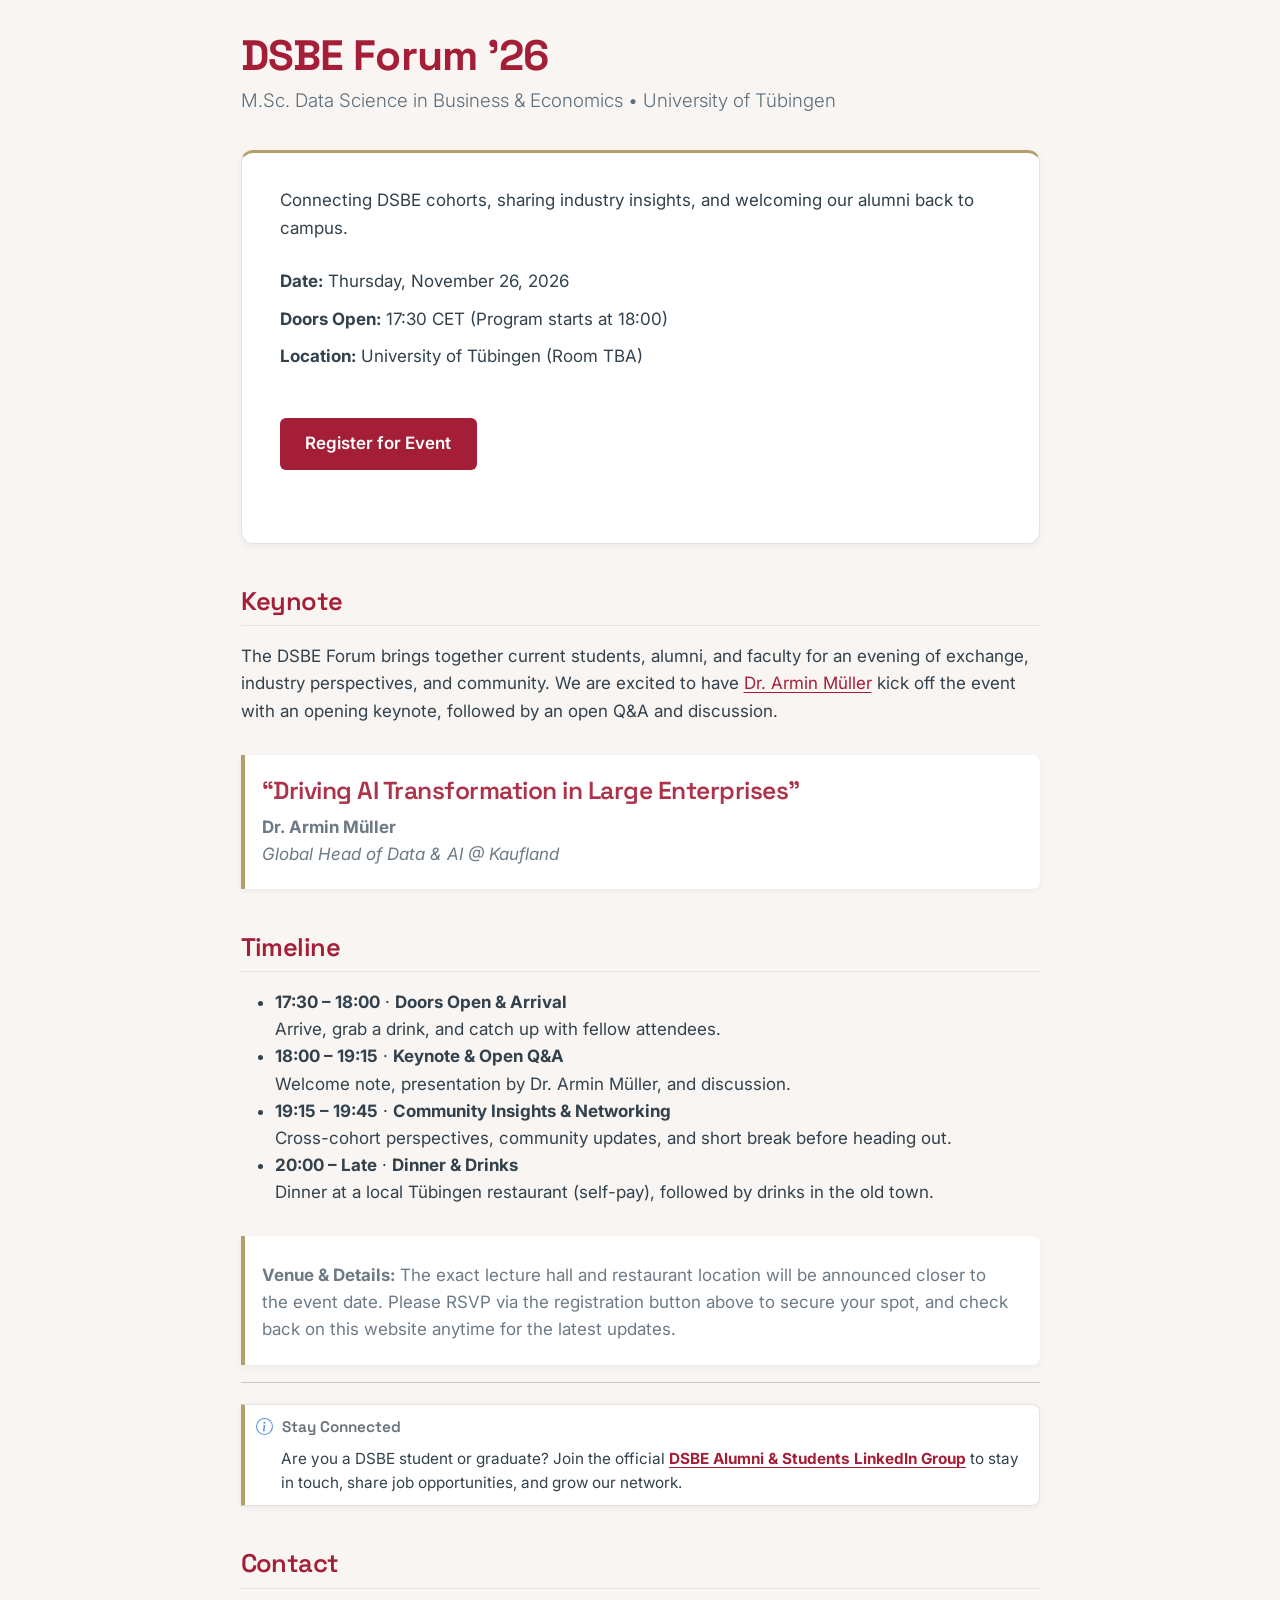
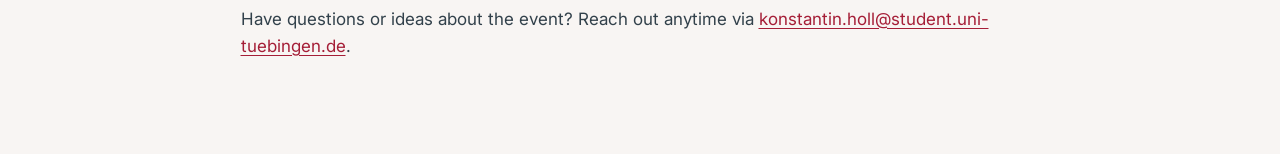
==== index.html @ 87e3c43f "Add favicon link to HTML head" ====
<!DOCTYPE html>
<html xmlns="http://www.w3.org/1999/xhtml" lang="en" xml:lang="en"><head>

<meta charset="utf-8">
<meta name="generator" content="quarto-1.9.38">

<meta name="viewport" content="width=device-width, initial-scale=1.0, user-scalable=yes">


<title>DSBE Forum ’26 – DSBE Forum</title>
<style>
/* Default styles provided by pandoc.
** See https://pandoc.org/MANUAL.html#variables-for-html for config info.
*/
code{white-space: pre-wrap;}
span.smallcaps{font-variant: small-caps;}
div.columns{display: flex; gap: min(4vw, 1.5em);}
div.column{flex: auto; overflow-x: auto;}
div.hanging-indent{margin-left: 1.5em; text-indent: -1.5em;}
ul.task-list{list-style: none;}
ul.task-list li input[type="checkbox"] {
  width: 0.8em;
  margin: 0 0.8em 0.2em -1em; /* quarto-specific, see https://github.com/quarto-dev/quarto-cli/issues/4556 */ 
  vertical-align: middle;
}
</style>


<script src="site_libs/quarto-nav/quarto-nav.js"></script>
<script src="site_libs/clipboard/clipboard.min.js"></script>
<script src="site_libs/quarto-search/autocomplete.umd.js"></script>
<script src="site_libs/quarto-search/fuse.min.js"></script>
<script src="site_libs/quarto-search/quarto-search.js"></script>
<meta name="quarto:offset" content="./">
<link href="./images/favicon.ico" rel="icon">
<script src="site_libs/quarto-html/quarto.js" type="module"></script>
<script src="site_libs/quarto-html/tabsets/tabsets.js" type="module"></script>
<script src="site_libs/quarto-html/popper.min.js"></script>
<script src="site_libs/quarto-html/tippy.umd.min.js"></script>
<script src="site_libs/quarto-html/anchor.min.js"></script>
<link href="site_libs/quarto-html/tippy.css" rel="stylesheet">
<link href="site_libs/quarto-html/quarto-syntax-highlighting-15634bcf2e68342d4ad2dfa704d543f6.css" rel="stylesheet" id="quarto-text-highlighting-styles">
<script src="site_libs/bootstrap/bootstrap.min.js"></script>
<link href="site_libs/bootstrap/bootstrap-icons.css" rel="stylesheet">
<link href="site_libs/bootstrap/bootstrap-158031087360bce0ff56dc785ce39e06.min.css" rel="stylesheet" append-hash="true" id="quarto-bootstrap" data-mode="light">
<script id="quarto-search-options" type="application/json">{
  "location": "sidebar",
  "copy-button": false,
  "collapse-after": 3,
  "panel-placement": "start",
  "type": "textbox",
  "limit": 50,
  "keyboard-shortcut": [
    "f",
    "/",
    "s"
  ],
  "show-item-context": false,
  "language": {
    "search-no-results-text": "No results",
    "search-matching-documents-text": "matching documents",
    "search-copy-link-title": "Copy link to search",
    "search-hide-matches-text": "Hide additional matches",
    "search-more-match-text": "more match in this document",
    "search-more-matches-text": "more matches in this document",
    "search-clear-button-title": "Clear",
    "search-text-placeholder": "",
    "search-detached-cancel-button-title": "Cancel",
    "search-submit-button-title": "Submit",
    "search-label": "Search"
  }
}</script>
<link rel="preconnect" href="https://fonts.googleapis.com">
<link rel="preconnect" href="https://fonts.gstatic.com" crossorigin="">
<link href="https://fonts.googleapis.com/css2?family=DM+Mono:wght@400;500&amp;family=Inter:ital,wght@0,400;0,500;0,600;0,700;1,400&amp;family=Space+Grotesk:wght@500;600;700&amp;display=swap" rel="stylesheet">


<link rel="stylesheet" href="styles.css">
</head>

<body class="fullcontent quarto-light">

<div id="quarto-search-results"></div>
<!-- content -->
<div id="quarto-content" class="quarto-container page-columns page-rows-contents page-layout-article">
<!-- sidebar -->
<!-- margin-sidebar -->
    
<!-- main -->
<main class="content" id="quarto-document-content">

<header id="title-block-header" class="quarto-title-block default">
<div class="quarto-title">
<h1 class="title">DSBE Forum ’26</h1>
<p class="subtitle lead">M.Sc. Data Science in Business &amp; Economics • University of Tübingen</p>
</div>



<div class="quarto-title-meta">

    
  
    
  </div>
  


</header>


<div class="hero-section">
<p>Connecting DSBE cohorts, sharing industry insights, and welcoming our alumni back to campus.</p>
<ul>
<li><strong>Date:</strong> Thursday, November 26, 2026</li>
<li><strong>Doors Open:</strong> 17:30 CET (Program starts at 18:00)</li>
<li><strong>Location:</strong> University of Tübingen (Room TBA)</li>
</ul>
<!-- Luma Checkout Button -->
<p><a href="https://luma.com/event/evt-ywh7DsJPDNy9EpU" class="luma-checkout--button" data-luma-action="checkout" data-luma-event-id="evt-ywh7DsJPDNy9EpU"> Register for Event </a></p>
</div>
<section id="keynote" class="level2">
<h2 class="anchored" data-anchor-id="keynote">Keynote</h2>
<p>The DSBE Forum brings together current students, alumni, and faculty for an evening of exchange, industry perspectives, and community. We are excited to have <a href="https://www.linkedin.com/in/dr-armin-müller-97281250/">Dr.&nbsp;Armin Müller</a> kick off the event with an opening keynote, followed by an open Q&amp;A and discussion.</p>
<blockquote class="blockquote">
<h3 id="driving-ai-transformation-in-large-enterprises" class="anchored">“Driving AI Transformation in Large Enterprises”</h3>
<p><strong>Dr.&nbsp;Armin Müller</strong><br>
<em>Global Head of Data &amp; AI @ Kaufland</em></p>
</blockquote>
</section>
<section id="timeline" class="level2">
<h2 class="anchored" data-anchor-id="timeline">Timeline</h2>
<ul>
<li><strong>17:30 – 18:00</strong> · <strong>Doors Open &amp; Arrival</strong><br>
Arrive, grab a drink, and catch up with fellow attendees.</li>
<li><strong>18:00 – 19:15</strong> · <strong>Keynote &amp; Open Q&amp;A</strong><br>
Welcome note, presentation by Dr.&nbsp;Armin Müller, and discussion.</li>
<li><strong>19:15 – 19:45</strong> · <strong>Community Insights &amp; Networking</strong><br>
Cross-cohort perspectives, community updates, and short break before heading out.</li>
<li><strong>20:00 – Late</strong> · <strong>Dinner &amp; Drinks</strong><br>
Dinner at a local Tübingen restaurant (self-pay), followed by drinks in the old town.</li>
</ul>
<blockquote class="blockquote">
<p><strong>Venue &amp; Details:</strong> The exact lecture hall and restaurant location will be announced closer to the event date. Please RSVP via the registration button above to secure your spot, and check back on this website anytime for the latest updates.</p>
</blockquote>
<hr>
<div class="callout callout-style-simple callout-note callout-titled">
<div class="callout-header d-flex align-content-center">
<div class="callout-icon-container">
<i class="callout-icon"></i>
</div>
<div class="callout-title-container flex-fill">
<span class="screen-reader-only">Note</span>Stay Connected
</div>
</div>
<div class="callout-body-container callout-body">
<p>Are you a DSBE student or graduate? Join the official <a href="https://www.linkedin.com/groups/13184516/"><strong>DSBE Alumni &amp; Students LinkedIn Group</strong></a> to stay in touch, share job opportunities, and grow our network.</p>
</div>
</div>
</section>
<section id="contact" class="level2">
<h2 class="anchored" data-anchor-id="contact">Contact</h2>
<p>Have questions or ideas about the event? Reach out anytime via <a href="mailto:konstantin.holl@uni-tuebingen.de">konstantin.holl@student.uni-tuebingen.de</a>.</p>
<!-- Luma Script -->
<script id="luma-checkout" src="[https://embed.lu.ma/checkout-button.js](https://embed.lu.ma/checkout-button.js)"></script>


</section>

</main> <!-- /main -->
<script id="quarto-html-after-body" type="application/javascript">
  window.document.addEventListener("DOMContentLoaded", function (event) {
    const icon = "";
    const anchorJS = new window.AnchorJS();
    anchorJS.options = {
      placement: 'right',
      icon: icon
    };
    anchorJS.add('.anchored');
    const isCodeAnnotation = (el) => {
      for (const clz of el.classList) {
        if (clz.startsWith('code-annotation-')) {                     
          return true;
        }
      }
      return false;
    }
    const onCopySuccess = function(e) {
      // button target
      const button = e.trigger;
      // don't keep focus
      button.blur();
      // flash "checked"
      button.classList.add('code-copy-button-checked');
      var currentTitle = button.getAttribute("title");
      button.setAttribute("title", "Copied!");
      let tooltip;
      if (window.bootstrap) {
        button.setAttribute("data-bs-toggle", "tooltip");
        button.setAttribute("data-bs-placement", "left");
        button.setAttribute("data-bs-title", "Copied!");
        tooltip = new bootstrap.Tooltip(button, 
          { trigger: "manual", 
            customClass: "code-copy-button-tooltip",
            offset: [0, -8]});
        tooltip.show();    
      }
      setTimeout(function() {
        if (tooltip) {
          tooltip.hide();
          button.removeAttribute("data-bs-title");
          button.removeAttribute("data-bs-toggle");
          button.removeAttribute("data-bs-placement");
        }
        button.setAttribute("title", currentTitle);
        button.classList.remove('code-copy-button-checked');
      }, 1000);
      // clear code selection
      e.clearSelection();
    }
    const getTextToCopy = function(trigger) {
      const outerScaffold = trigger.parentElement.cloneNode(true);
      const codeEl = outerScaffold.querySelector('code');
      for (const childEl of codeEl.children) {
        if (isCodeAnnotation(childEl)) {
          childEl.remove();
        }
      }
      return codeEl.innerText;
    }
    const clipboard = new window.ClipboardJS('.code-copy-button:not([data-in-quarto-modal])', {
      text: getTextToCopy
    });
    clipboard.on('success', onCopySuccess);
    if (window.document.getElementById('quarto-embedded-source-code-modal')) {
      const clipboardModal = new window.ClipboardJS('.code-copy-button[data-in-quarto-modal]', {
        text: getTextToCopy,
        container: window.document.getElementById('quarto-embedded-source-code-modal')
      });
      clipboardModal.on('success', onCopySuccess);
    }
      var localhostRegex = new RegExp(/^(?:http|https):\/\/localhost\:?[0-9]*\//);
      var mailtoRegex = new RegExp(/^mailto:/);
        var filterRegex = new RegExp('/' + window.location.host + '/');
      var isInternal = (href) => {
          return filterRegex.test(href) || localhostRegex.test(href) || mailtoRegex.test(href);
      }
      // Inspect non-navigation links and adorn them if external
     var links = window.document.querySelectorAll('a[href]:not(.nav-link):not(.navbar-brand):not(.toc-action):not(.sidebar-link):not(.sidebar-item-toggle):not(.pagination-link):not(.no-external):not([aria-hidden]):not(.dropdown-item):not(.quarto-navigation-tool):not(.about-link)');
      for (var i=0; i<links.length; i++) {
        const link = links[i];
        if (!isInternal(link.href)) {
          // undo the damage that might have been done by quarto-nav.js in the case of
          // links that we want to consider external
          if (link.dataset.originalHref !== undefined) {
            link.href = link.dataset.originalHref;
          }
        }
      }
    function tippyHover(el, contentFn, onTriggerFn, onUntriggerFn) {
      const config = {
        allowHTML: true,
        maxWidth: 500,
        delay: 100,
        arrow: false,
        appendTo: function(el) {
            return el.parentElement;
        },
        interactive: true,
        interactiveBorder: 10,
        theme: 'quarto',
        placement: 'bottom-start',
      };
      if (contentFn) {
        config.content = contentFn;
      }
      if (onTriggerFn) {
        config.onTrigger = onTriggerFn;
      }
      if (onUntriggerFn) {
        config.onUntrigger = onUntriggerFn;
      }
      window.tippy(el, config); 
    }
    const noterefs = window.document.querySelectorAll('a[role="doc-noteref"]');
    for (var i=0; i<noterefs.length; i++) {
      const ref = noterefs[i];
      tippyHover(ref, function() {
        // use id or data attribute instead here
        let href = ref.getAttribute('data-footnote-href') || ref.getAttribute('href');
        try { href = new URL(href).hash; } catch {}
        const id = href.replace(/^#\/?/, "");
        const note = window.document.getElementById(id);
        if (note) {
          return note.innerHTML;
        } else {
          return "";
        }
      });
    }
    const xrefs = window.document.querySelectorAll('a.quarto-xref');
    const processXRef = (id, note) => {
      // Strip column container classes
      const stripColumnClz = (el) => {
        el.classList.remove("page-full", "page-columns");
        if (el.children) {
          for (const child of el.children) {
            stripColumnClz(child);
          }
        }
      }
      stripColumnClz(note)
      if (id === null || id.startsWith('sec-')) {
        // Special case sections, only their first couple elements
        const container = document.createElement("div");
        if (note.children && note.children.length > 2) {
          container.appendChild(note.children[0].cloneNode(true));
          for (let i = 1; i < note.children.length; i++) {
            const child = note.children[i];
            if (child.tagName === "P" && child.innerText === "") {
              continue;
            } else {
              container.appendChild(child.cloneNode(true));
              break;
            }
          }
          if (window.Quarto?.typesetMath) {
            window.Quarto.typesetMath(container);
          }
          return container.innerHTML
        } else {
          if (window.Quarto?.typesetMath) {
            window.Quarto.typesetMath(note);
          }
          return note.innerHTML;
        }
      } else {
        // Remove any anchor links if they are present
        const anchorLink = note.querySelector('a.anchorjs-link');
        if (anchorLink) {
          anchorLink.remove();
        }
        if (window.Quarto?.typesetMath) {
          window.Quarto.typesetMath(note);
        }
        if (note.classList.contains("callout")) {
          return note.outerHTML;
        } else {
          return note.innerHTML;
        }
      }
    }
    for (var i=0; i<xrefs.length; i++) {
      const xref = xrefs[i];
      tippyHover(xref, undefined, function(instance) {
        instance.disable();
        let url = xref.getAttribute('href');
        let hash = undefined; 
        if (url.startsWith('#')) {
          hash = url;
        } else {
          try { hash = new URL(url).hash; } catch {}
        }
        if (hash) {
          const id = hash.replace(/^#\/?/, "");
          const note = window.document.getElementById(id);
          if (note !== null) {
            try {
              const html = processXRef(id, note.cloneNode(true));
              instance.setContent(html);
            } finally {
              instance.enable();
              instance.show();
            }
          } else {
            // See if we can fetch this
            fetch(url.split('#')[0])
            .then(res => res.text())
            .then(html => {
              const parser = new DOMParser();
              const htmlDoc = parser.parseFromString(html, "text/html");
              const note = htmlDoc.getElementById(id);
              if (note !== null) {
                const html = processXRef(id, note);
                instance.setContent(html);
              } 
            }).finally(() => {
              instance.enable();
              instance.show();
            });
          }
        } else {
          // See if we can fetch a full url (with no hash to target)
          // This is a special case and we should probably do some content thinning / targeting
          fetch(url)
          .then(res => res.text())
          .then(html => {
            const parser = new DOMParser();
            const htmlDoc = parser.parseFromString(html, "text/html");
            const note = htmlDoc.querySelector('main.content');
            if (note !== null) {
              // This should only happen for chapter cross references
              // (since there is no id in the URL)
              // remove the first header
              if (note.children.length > 0 && note.children[0].tagName === "HEADER") {
                note.children[0].remove();
              }
              const html = processXRef(null, note);
              instance.setContent(html);
            } 
          }).finally(() => {
            instance.enable();
            instance.show();
          });
        }
      }, function(instance) {
      });
    }
        let selectedAnnoteEl;
        const selectorForAnnotation = ( cell, annotation) => {
          let cellAttr = 'data-code-cell="' + cell + '"';
          let lineAttr = 'data-code-annotation="' +  annotation + '"';
          const selector = 'span[' + cellAttr + '][' + lineAttr + ']';
          return selector;
        }
        const selectCodeLines = (annoteEl) => {
          const doc = window.document;
          const targetCell = annoteEl.getAttribute("data-target-cell");
          const targetAnnotation = annoteEl.getAttribute("data-target-annotation");
          const annoteSpan = window.document.querySelector(selectorForAnnotation(targetCell, targetAnnotation));
          const lines = annoteSpan.getAttribute("data-code-lines").split(",");
          const lineIds = lines.map((line) => {
            return targetCell + "-" + line;
          })
          let top = null;
          let height = null;
          let parent = null;
          if (lineIds.length > 0) {
              //compute the position of the single el (top and bottom and make a div)
              const el = window.document.getElementById(lineIds[0]);
              top = el.offsetTop;
              height = el.offsetHeight;
              parent = el.parentElement.parentElement;
            if (lineIds.length > 1) {
              const lastEl = window.document.getElementById(lineIds[lineIds.length - 1]);
              const bottom = lastEl.offsetTop + lastEl.offsetHeight;
              height = bottom - top;
            }
            if (top !== null && height !== null && parent !== null) {
              // cook up a div (if necessary) and position it 
              let div = window.document.getElementById("code-annotation-line-highlight");
              if (div === null) {
                div = window.document.createElement("div");
                div.setAttribute("id", "code-annotation-line-highlight");
                div.style.position = 'absolute';
                parent.appendChild(div);
              }
              div.style.top = top - 2 + "px";
              div.style.height = height + 4 + "px";
              div.style.left = 0;
              let gutterDiv = window.document.getElementById("code-annotation-line-highlight-gutter");
              if (gutterDiv === null) {
                gutterDiv = window.document.createElement("div");
                gutterDiv.setAttribute("id", "code-annotation-line-highlight-gutter");
                gutterDiv.style.position = 'absolute';
                const codeCell = window.document.getElementById(targetCell);
                const gutter = codeCell.querySelector('.code-annotation-gutter');
                gutter.appendChild(gutterDiv);
              }
              gutterDiv.style.top = top - 2 + "px";
              gutterDiv.style.height = height + 4 + "px";
            }
            selectedAnnoteEl = annoteEl;
          }
        };
        const unselectCodeLines = () => {
          const elementsIds = ["code-annotation-line-highlight", "code-annotation-line-highlight-gutter"];
          elementsIds.forEach((elId) => {
            const div = window.document.getElementById(elId);
            if (div) {
              div.remove();
            }
          });
          selectedAnnoteEl = undefined;
        };
          // Handle positioning of the toggle
      window.addEventListener(
        "resize",
        throttle(() => {
          elRect = undefined;
          if (selectedAnnoteEl) {
            selectCodeLines(selectedAnnoteEl);
          }
        }, 10)
      );
      function throttle(fn, ms) {
      let throttle = false;
      let timer;
        return (...args) => {
          if(!throttle) { // first call gets through
              fn.apply(this, args);
              throttle = true;
          } else { // all the others get throttled
              if(timer) clearTimeout(timer); // cancel #2
              timer = setTimeout(() => {
                fn.apply(this, args);
                timer = throttle = false;
              }, ms);
          }
        };
      }
        // Attach click handler to the DT
        const annoteDls = window.document.querySelectorAll('dt[data-target-cell]');
        for (const annoteDlNode of annoteDls) {
          annoteDlNode.addEventListener('click', (event) => {
            const clickedEl = event.target;
            if (clickedEl !== selectedAnnoteEl) {
              unselectCodeLines();
              const activeEl = window.document.querySelector('dt[data-target-cell].code-annotation-active');
              if (activeEl) {
                activeEl.classList.remove('code-annotation-active');
              }
              selectCodeLines(clickedEl);
              clickedEl.classList.add('code-annotation-active');
            } else {
              // Unselect the line
              unselectCodeLines();
              clickedEl.classList.remove('code-annotation-active');
            }
          });
        }
    const findCites = (el) => {
      const parentEl = el.parentElement;
      if (parentEl) {
        const cites = parentEl.dataset.cites;
        if (cites) {
          return {
            el,
            cites: cites.split(' ')
          };
        } else {
          return findCites(el.parentElement)
        }
      } else {
        return undefined;
      }
    };
    var bibliorefs = window.document.querySelectorAll('a[role="doc-biblioref"]');
    for (var i=0; i<bibliorefs.length; i++) {
      const ref = bibliorefs[i];
      const citeInfo = findCites(ref);
      if (citeInfo) {
        tippyHover(citeInfo.el, function() {
          var popup = window.document.createElement('div');
          citeInfo.cites.forEach(function(cite) {
            var citeDiv = window.document.createElement('div');
            citeDiv.classList.add('hanging-indent');
            citeDiv.classList.add('csl-entry');
            var biblioDiv = window.document.getElementById('ref-' + cite);
            if (biblioDiv) {
              citeDiv.innerHTML = biblioDiv.innerHTML;
            }
            popup.appendChild(citeDiv);
          });
          return popup.innerHTML;
        });
      }
    }
  });
  </script>
</div> <!-- /content -->




</body></html>
---- site_libs/quarto-html/tippy.css ----
.tippy-box[data-animation=fade][data-state=hidden]{opacity:0}[data-tippy-root]{max-width:calc(100vw - 10px)}.tippy-box{position:relative;background-color:#333;color:#fff;border-radius:4px;font-size:14px;line-height:1.4;white-space:normal;outline:0;transition-property:transform,visibility,opacity}.tippy-box[data-placement^=top]>.tippy-arrow{bottom:0}.tippy-box[data-placement^=top]>.tippy-arrow:before{bottom:-7px;left:0;border-width:8px 8px 0;border-top-color:initial;transform-origin:center top}.tippy-box[data-placement^=bottom]>.tippy-arrow{top:0}.tippy-box[data-placement^=bottom]>.tippy-arrow:before{top:-7px;left:0;border-width:0 8px 8px;border-bottom-color:initial;transform-origin:center bottom}.tippy-box[data-placement^=left]>.tippy-arrow{right:0}.tippy-box[data-placement^=left]>.tippy-arrow:before{border-width:8px 0 8px 8px;border-left-color:initial;right:-7px;transform-origin:center left}.tippy-box[data-placement^=right]>.tippy-arrow{left:0}.tippy-box[data-placement^=right]>.tippy-arrow:before{left:-7px;border-width:8px 8px 8px 0;border-right-color:initial;transform-origin:center right}.tippy-box[data-inertia][data-state=visible]{transition-timing-function:cubic-bezier(.54,1.5,.38,1.11)}.tippy-arrow{width:16px;height:16px;color:#333}.tippy-arrow:before{content:"";position:absolute;border-color:transparent;border-style:solid}.tippy-content{position:relative;padding:5px 9px;z-index:1}
---- site_libs/quarto-html/quarto-syntax-highlighting-15634bcf2e68342d4ad2dfa704d543f6.css ----
/* quarto syntax highlight colors */
:root {
  --quarto-hl-ot-color: #003B4F;
  --quarto-hl-at-color: #657422;
  --quarto-hl-ss-color: #20794D;
  --quarto-hl-an-color: #5E5E5E;
  --quarto-hl-fu-color: #4758AB;
  --quarto-hl-st-color: #20794D;
  --quarto-hl-cf-color: #003B4F;
  --quarto-hl-op-color: #5E5E5E;
  --quarto-hl-er-color: #AD0000;
  --quarto-hl-bn-color: #AD0000;
  --quarto-hl-al-color: #AD0000;
  --quarto-hl-va-color: #111111;
  --quarto-hl-bu-color: inherit;
  --quarto-hl-ex-color: inherit;
  --quarto-hl-pp-color: #AD0000;
  --quarto-hl-in-color: #5E5E5E;
  --quarto-hl-vs-color: #20794D;
  --quarto-hl-wa-color: #5E5E5E;
  --quarto-hl-do-color: #5E5E5E;
  --quarto-hl-im-color: #00769E;
  --quarto-hl-ch-color: #20794D;
  --quarto-hl-dt-color: #AD0000;
  --quarto-hl-fl-color: #AD0000;
  --quarto-hl-co-color: #5E5E5E;
  --quarto-hl-cv-color: #5E5E5E;
  --quarto-hl-cn-color: #8f5902;
  --quarto-hl-sc-color: #5E5E5E;
  --quarto-hl-dv-color: #AD0000;
  --quarto-hl-kw-color: #003B4F;
}

/* other quarto variables */
:root {
  --quarto-font-monospace: SFMono-Regular, Menlo, Monaco, Consolas, "Liberation Mono", "Courier New", monospace;
}

/* syntax highlight based on Pandoc's rules */
pre > code.sourceCode > span {
  color: #003B4F;
}

code.sourceCode > span {
  color: #003B4F;
}

div.sourceCode,
div.sourceCode pre.sourceCode {
  color: #003B4F;
}

/* Normal */
code span {
  color: #003B4F;
}

/* Alert */
code span.al {
  color: #AD0000;
  font-style: inherit;
}

/* Annotation */
code span.an {
  color: #5E5E5E;
  font-style: inherit;
}

/* Attribute */
code span.at {
  color: #657422;
  font-style: inherit;
}

/* BaseN */
code span.bn {
  color: #AD0000;
  font-style: inherit;
}

/* BuiltIn */
code span.bu {
  font-style: inherit;
}

/* ControlFlow */
code span.cf {
  color: #003B4F;
  font-weight: bold;
  font-style: inherit;
}

/* Char */
code span.ch {
  color: #20794D;
  font-style: inherit;
}

/* Constant */
code span.cn {
  color: #8f5902;
  font-style: inherit;
}

/* Comment */
code span.co {
  color: #5E5E5E;
  font-style: inherit;
}

/* CommentVar */
code span.cv {
  color: #5E5E5E;
  font-style: italic;
}

/* Documentation */
code span.do {
  color: #5E5E5E;
  font-style: italic;
}

/* DataType */
code span.dt {
  color: #AD0000;
  font-style: inherit;
}

/* DecVal */
code span.dv {
  color: #AD0000;
  font-style: inherit;
}

/* Error */
code span.er {
  color: #AD0000;
  font-style: inherit;
}

/* Extension */
code span.ex {
  font-style: inherit;
}

/* Float */
code span.fl {
  color: #AD0000;
  font-style: inherit;
}

/* Function */
code span.fu {
  color: #4758AB;
  font-style: inherit;
}

/* Import */
code span.im {
  color: #00769E;
  font-style: inherit;
}

/* Information */
code span.in {
  color: #5E5E5E;
  font-style: inherit;
}

/* Keyword */
code span.kw {
  color: #003B4F;
  font-weight: bold;
  font-style: inherit;
}

/* Operator */
code span.op {
  color: #5E5E5E;
  font-style: inherit;
}

/* Other */
code span.ot {
  color: #003B4F;
  font-style: inherit;
}

/* Preprocessor */
code span.pp {
  color: #AD0000;
  font-style: inherit;
}

/* SpecialChar */
code span.sc {
  color: #5E5E5E;
  font-style: inherit;
}

/* SpecialString */
code span.ss {
  color: #20794D;
  font-style: inherit;
}

/* String */
code span.st {
  color: #20794D;
  font-style: inherit;
}

/* Variable */
code span.va {
  color: #111111;
  font-style: inherit;
}

/* VerbatimString */
code span.vs {
  color: #20794D;
  font-style: inherit;
}

/* Warning */
code span.wa {
  color: #5E5E5E;
  font-style: italic;
}

.prevent-inlining {
  content: "</";
}

/*# sourceMappingURL=f23921c56f73e400b49028c9186a1aa0.css.map */
---- styles.css ----
/* --- Farben & Variablen (Uni Tübingen CD) --- */
:root {
  --primary: #A51E37;        /* Karminrot – Überschriften, Buttons */
  --primary-hover: #8C192E;
  --accent: #B4A069;         /* Gold – Highlights (Keynote, Hero) */
  --bg: #F8F5F3;             /* Warmes Off-White (Sekundärskala 10 %) */
  --card-bg: #FFFFFF;
  --text: #32414B;           /* Anthrazit */
  --text-muted: #5C6C78;
  --border: #E8E2DE;         /* Warmes Greige */
}

/* --- Seiten-Grundgerüst --- */
body {
  background-color: var(--bg);
  color: var(--text);
  font-family: 'Inter', -apple-system, BlinkMacSystemFont, "Segoe UI", Roboto, sans-serif;
  line-height: 1.6;
}

.main, .quarto-title-block, .page-columns {
  max-width: 1100px;
  margin: 0 auto;
}

/* --- Links im CD-Look --- */
a {
  color: var(--primary);
}

a:hover {
  color: var(--primary-hover);
}

/* --- Überschriften: Space Grotesk --- */
h1, h2, h3, .title {
  font-family: 'Space Grotesk', 'Inter', sans-serif;
  color: var(--primary) !important;
  font-weight: 600;
  letter-spacing: -0.02em;
}

h1.title {
  font-size: 2.5rem;
  font-weight: 700;
  margin-bottom: 0.25rem;
}

.subtitle {
  color: var(--text-muted);
  font-size: 1.1rem;
  margin-bottom: 2rem;
}

h2 {
  font-size: 1.5rem;
  margin-top: 2.5rem;
  margin-bottom: 1rem;
  border-bottom: 1px solid var(--border);
  padding-bottom: 0.5rem;
}

/* --- Hero-Section --- */
.hero-section {
  background: var(--card-bg);
  border: 1px solid var(--border);
  border-top: 3px solid var(--accent);
  border-radius: 12px;
  padding: 2rem 2.25rem;
  margin: 1.5rem 0 2.5rem;
  box-shadow: 0 2px 6px rgba(50, 65, 75, 0.06);
}

.hero-section ul {
  list-style: none;
  padding-left: 0;
  margin: 1.25rem 0;
}

.hero-section li {
  padding: 0.3rem 0;
}

/* --- Keynote Box (Blockquote) --- */
blockquote {
  background: var(--card-bg);
  border-left: 4px solid var(--accent) !important;
  border-radius: 0 8px 8px 0;
  padding: 1.25rem 1.5rem;
  margin: 1.75rem 0;
  box-shadow: 0 2px 6px rgba(50, 65, 75, 0.06);
}

blockquote p {
  margin: 0.25rem 0;
}

/* --- Quarto Callouts (z. B. "Stay Connected") --- */
.callout {
  background: var(--card-bg);
  border: 1px solid var(--border) !important;
  border-left: 4px solid rgba(var(--callout-color), 1) !important;
  border-radius: 0 8px 8px 0;
  box-shadow: 0 2px 6px rgba(50, 65, 75, 0.06);
}

/* CD-Farben je Callout-Typ */
.callout, .callout-note, .callout-info, .callout-tip {
  --callout-color: 180, 160, 105;   /* Gold */
}

.callout-warning, .callout-caution, .callout-important {
  --callout-color: 165, 30, 55;     /* Karminrot */
}

.callout .callout-title-container {
  font-family: 'Space Grotesk', 'Inter', sans-serif;
  font-weight: 600;
  color: var(--text);
}

/* --- Tabelle für den Zeitplan --- */
table {
  width: 100%;
  border-collapse: separate;   /* nötig, damit border-radius wirklich greift */
  border-spacing: 0;
  margin: 1.5rem 0;
  background: var(--card-bg);
  border-radius: 8px;
  overflow: hidden;
  box-shadow: 0 2px 6px rgba(50, 65, 75, 0.06);
}

th {
  background-color: rgba(165, 30, 55, 0.05);
  color: var(--primary);
  font-weight: 600;
  padding: 0.75rem 1rem;
  text-align: left;
}

td {
  padding: 0.75rem 1rem;
  border-top: 1px solid var(--border);
}

/* Monospace-Schrift für die Uhrzeiten */
td:first-child {
  font-family: 'DM Mono', monospace;
  font-size: 0.9rem;
  white-space: nowrap;
}

/* Echte abgerundete Ecken (collapse ignoriert border-radius) */
thead th:first-child { border-top-left-radius: 8px; }
thead th:last-child  { border-top-right-radius: 8px; }
tbody tr:last-child td:first-child { border-bottom-left-radius: 8px; }
tbody tr:last-child td:last-child  { border-bottom-right-radius: 8px; }

/* --- Luma Registrierungs-Button --- */
.cta-btn, .luma-checkout--button {
  display: inline-block;
  background-color: var(--primary) !important;
  color: #FFFFFF !important;
  font-weight: 600;
  font-size: 1rem;
  padding: 0.75rem 1.5rem;
  border-radius: 6px;
  text-decoration: none !important;
  transition: background-color 0.15s ease-in-out;
  margin: 1.25rem 0;
  border: none;
  cursor: pointer;
}

.cta-btn:hover, .luma-checkout--button:hover {
  background-color: var(--primary-hover) !important;
  color: #FFFFFF !important;
}

/* Fokus-Rahmen für Tastaturnutzung (Accessibility) */
.cta-btn:focus-visible,
.luma-checkout--button:focus-visible,
a:focus-visible {
  outline: 2px solid var(--accent);
  outline-offset: 2px;
}

/* --- Automatic OS Dark Mode --- */
@media (prefers-color-scheme: dark) {
  :root {
    --primary: #E26D7B;         /* Helleres Karmin für dunkle Flächen */
    --primary-hover: #F08894;
    --accent: #C9B57E;          /* Gold etwas aufgehellt */
    --bg: #161E24;              /* Dunkles Anthrazit statt Neutralgrau */
    --card-bg: #1F2930;
    --text: #F3F5F6;
    --text-muted: #9AA7B0;
    --border: #39464F;
  }

  body {
    background-color: var(--bg);
    color: var(--text);
  }

  th {
    background-color: rgba(226, 109, 123, 0.12);
  }

  /* Callout-Farben für den Dark Mode */
  .callout, .callout-note, .callout-info, .callout-tip {
    --callout-color: 201, 181, 126;   /* Helleres Gold */
  }

  .callout-warning, .callout-caution, .callout-important {
    --callout-color: 226, 109, 123;   /* Helleres Karmin */
  }
}
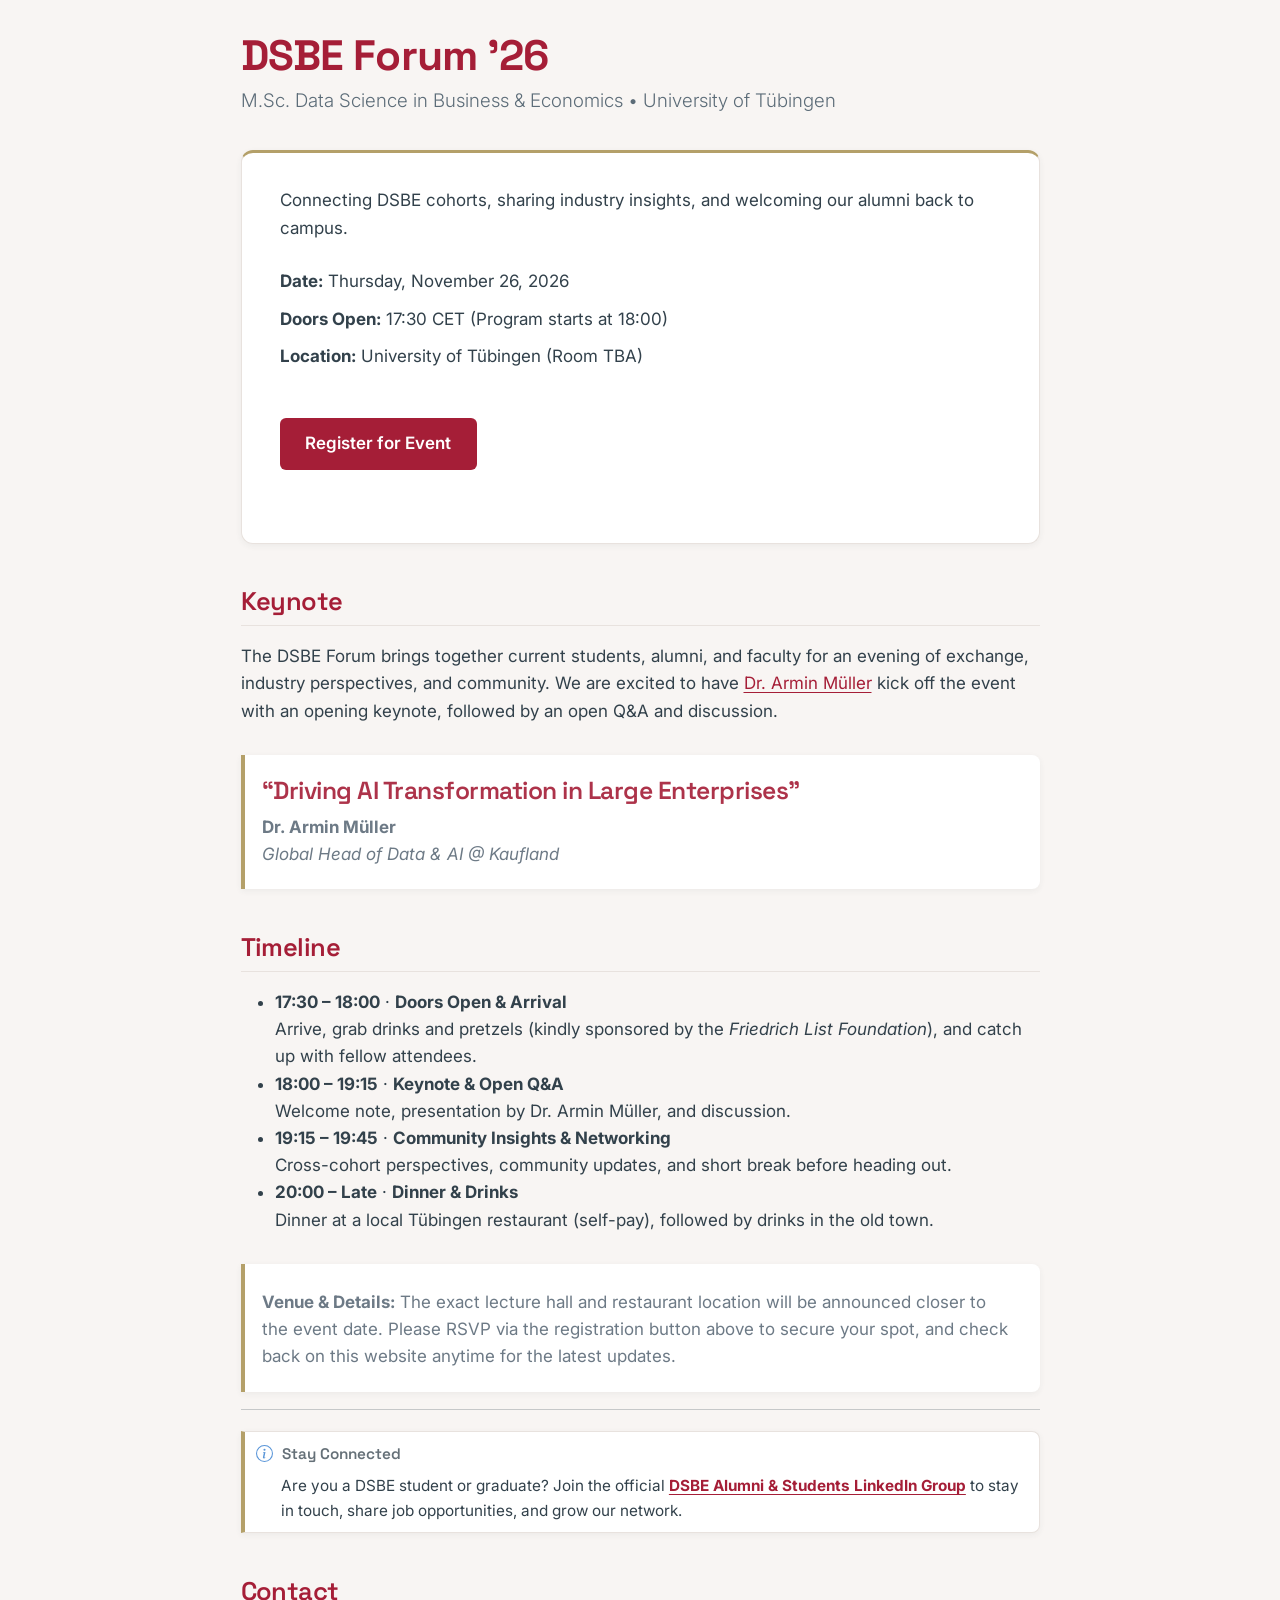
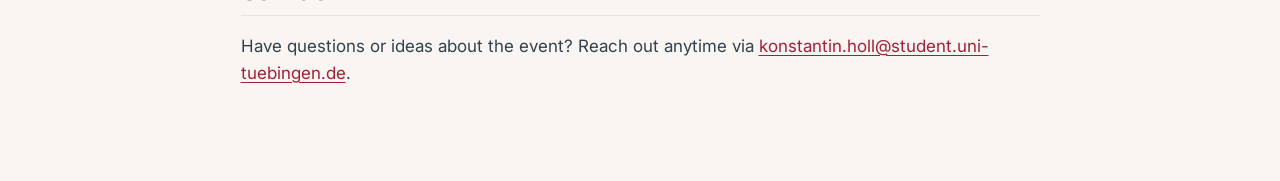
==== commit f01212cd: "update timeline to mention list foundation" ====
--- a/index.html
+++ b/index.html
@@ -132,7 +132,7 @@
 <h2 class="anchored" data-anchor-id="timeline">Timeline</h2>
 <ul>
 <li><strong>17:30 – 18:00</strong> · <strong>Doors Open &amp; Arrival</strong><br>
-Arrive, grab a drink, and catch up with fellow attendees.</li>
+Arrive, grab drinks and pretzels (kindly sponsored by the <em>Friedrich List Foundation</em>), and catch up with fellow attendees.</li>
 <li><strong>18:00 – 19:15</strong> · <strong>Keynote &amp; Open Q&amp;A</strong><br>
 Welcome note, presentation by Dr.&nbsp;Armin Müller, and discussion.</li>
 <li><strong>19:15 – 19:45</strong> · <strong>Community Insights &amp; Networking</strong><br>
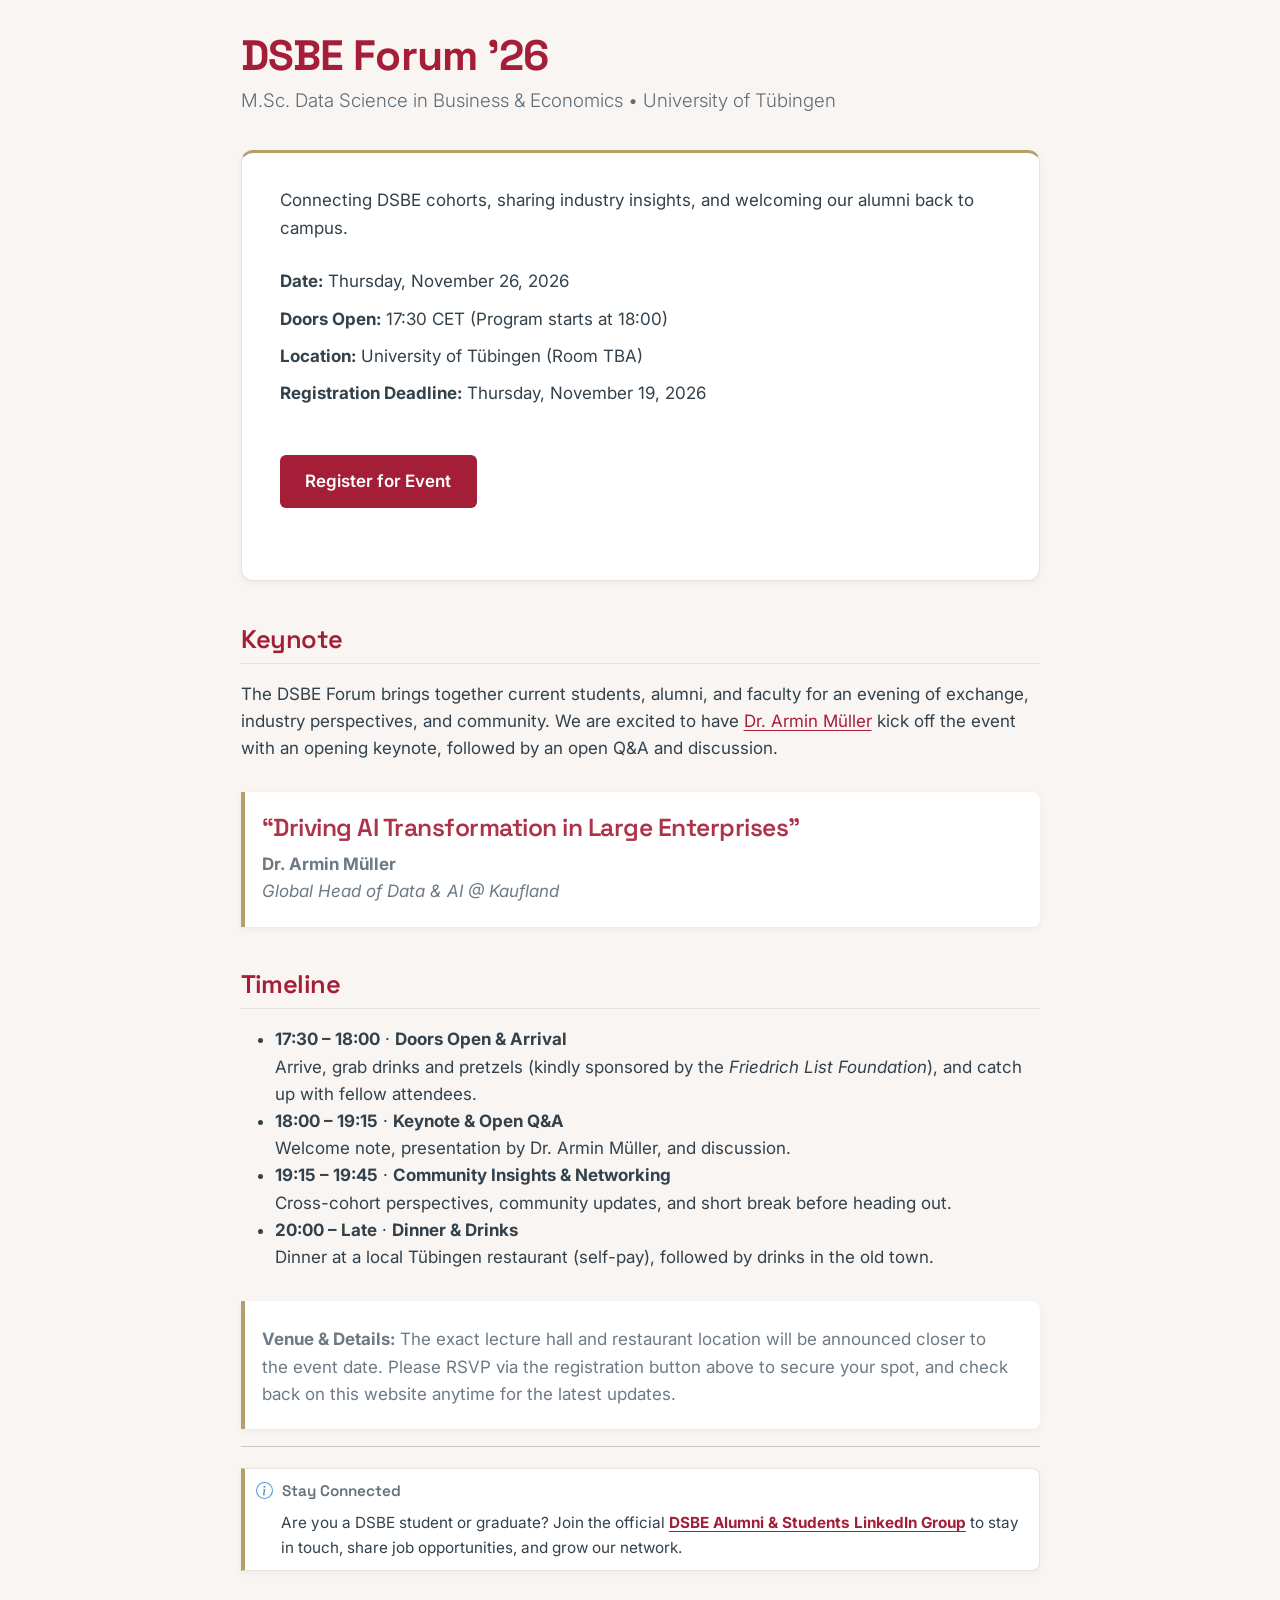
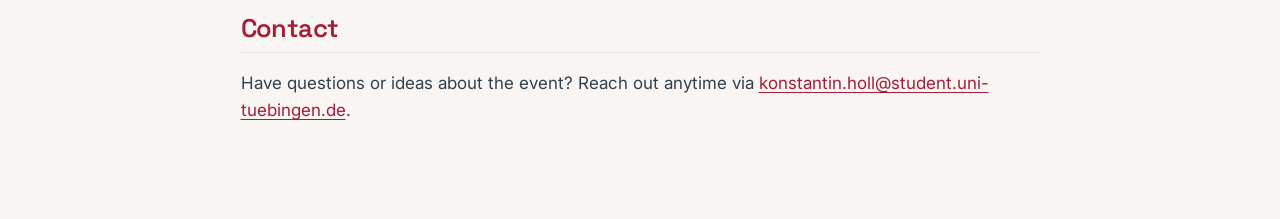
==== commit 94f00718: "added registration deadline one week prior" ====
--- a/index.html
+++ b/index.html
@@ -115,6 +115,7 @@
 <li><strong>Date:</strong> Thursday, November 26, 2026</li>
 <li><strong>Doors Open:</strong> 17:30 CET (Program starts at 18:00)</li>
 <li><strong>Location:</strong> University of Tübingen (Room TBA)</li>
+<li><strong>Registration Deadline:</strong> Thursday, November 19, 2026</li>
 </ul>
 <!-- Luma Checkout Button -->
 <p><a href="https://luma.com/event/evt-ywh7DsJPDNy9EpU" class="luma-checkout--button" data-luma-action="checkout" data-luma-event-id="evt-ywh7DsJPDNy9EpU"> Register for Event </a></p>
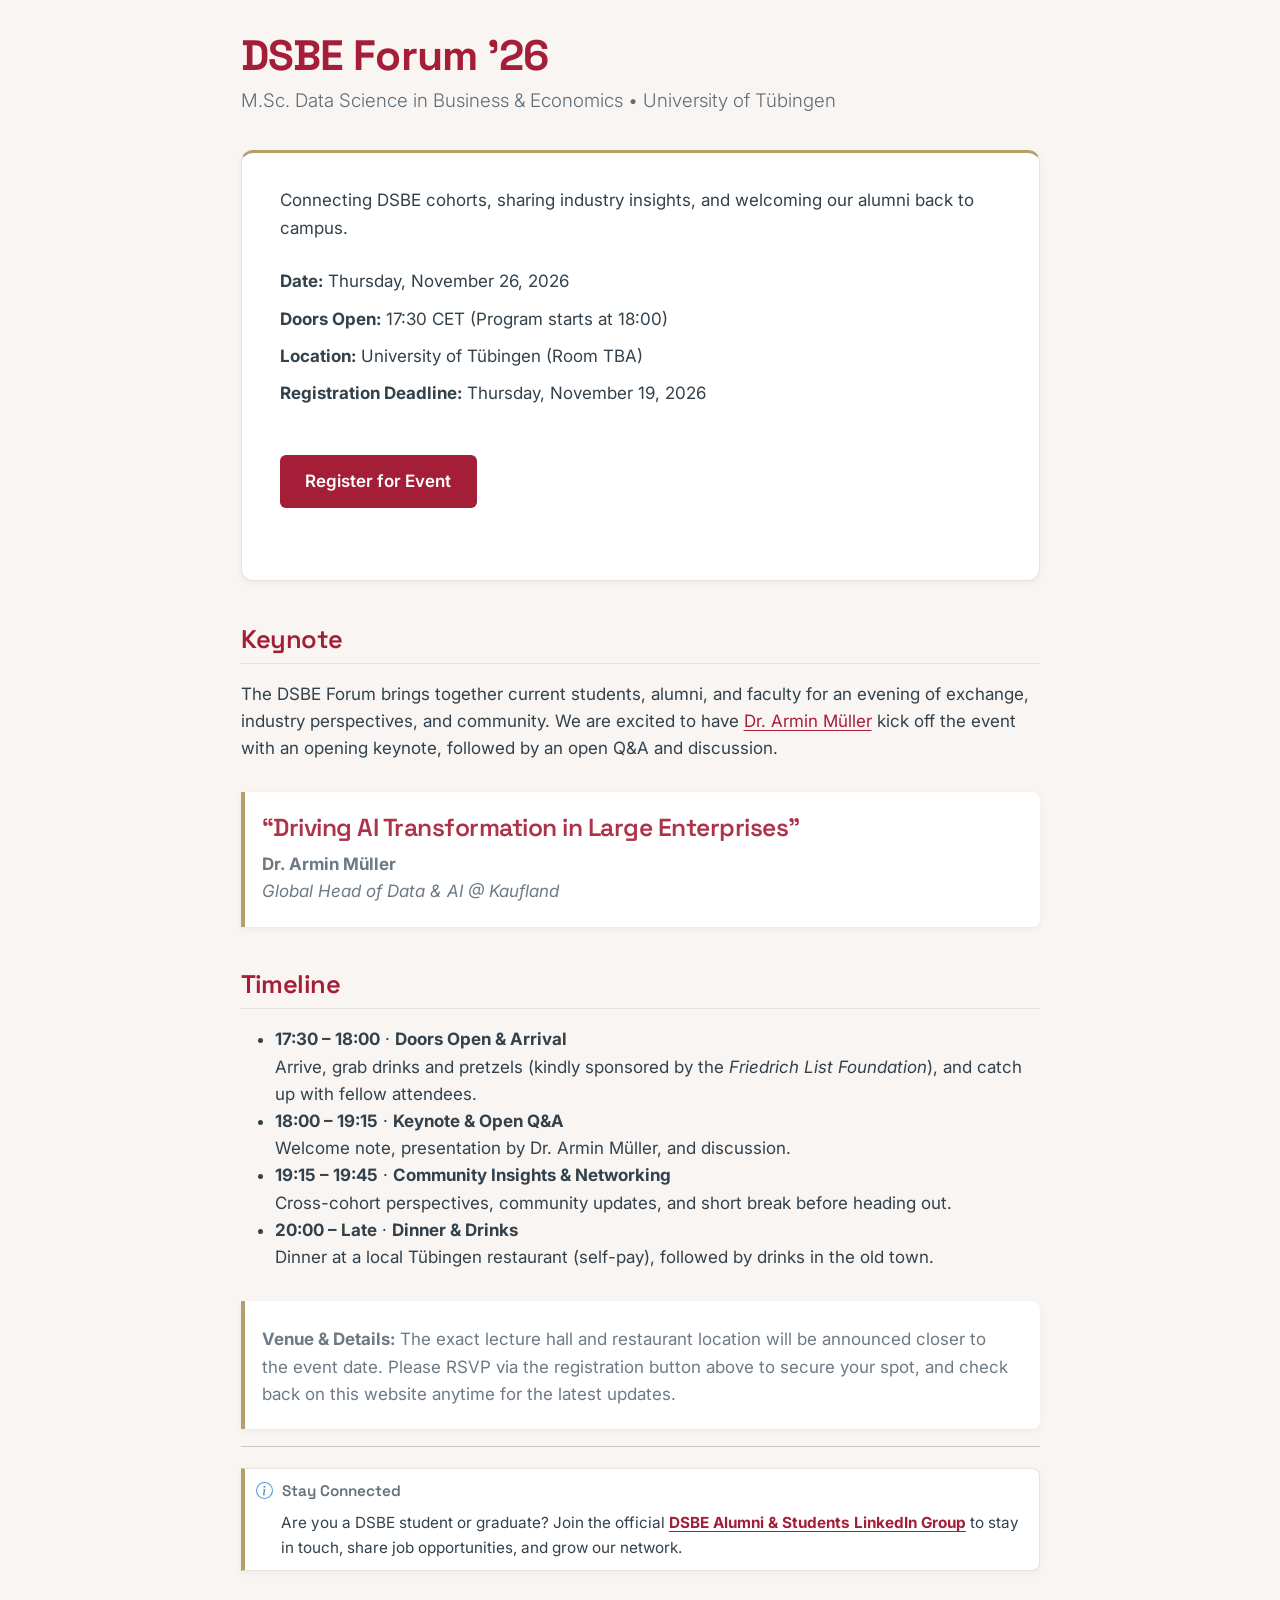
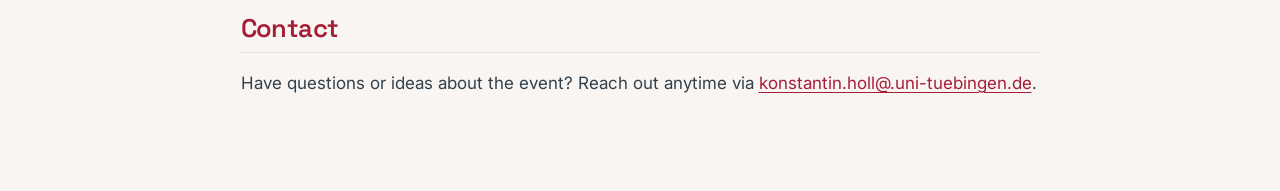
==== commit f55172c5: "fix: correct email address in contact section" ====
--- a/index.html
+++ b/index.html
@@ -161,7 +161,7 @@
 </section>
 <section id="contact" class="level2">
 <h2 class="anchored" data-anchor-id="contact">Contact</h2>
-<p>Have questions or ideas about the event? Reach out anytime via <a href="mailto:konstantin.holl@uni-tuebingen.de">konstantin.holl@student.uni-tuebingen.de</a>.</p>
+<p>Have questions or ideas about the event? Reach out anytime via <a href="mailto:konstantin.holl@uni-tuebingen.de">konstantin.holl@.uni-tuebingen.de</a>.</p>
 <!-- Luma Script -->
 <script id="luma-checkout" src="[https://embed.lu.ma/checkout-button.js](https://embed.lu.ma/checkout-button.js)"></script>
 
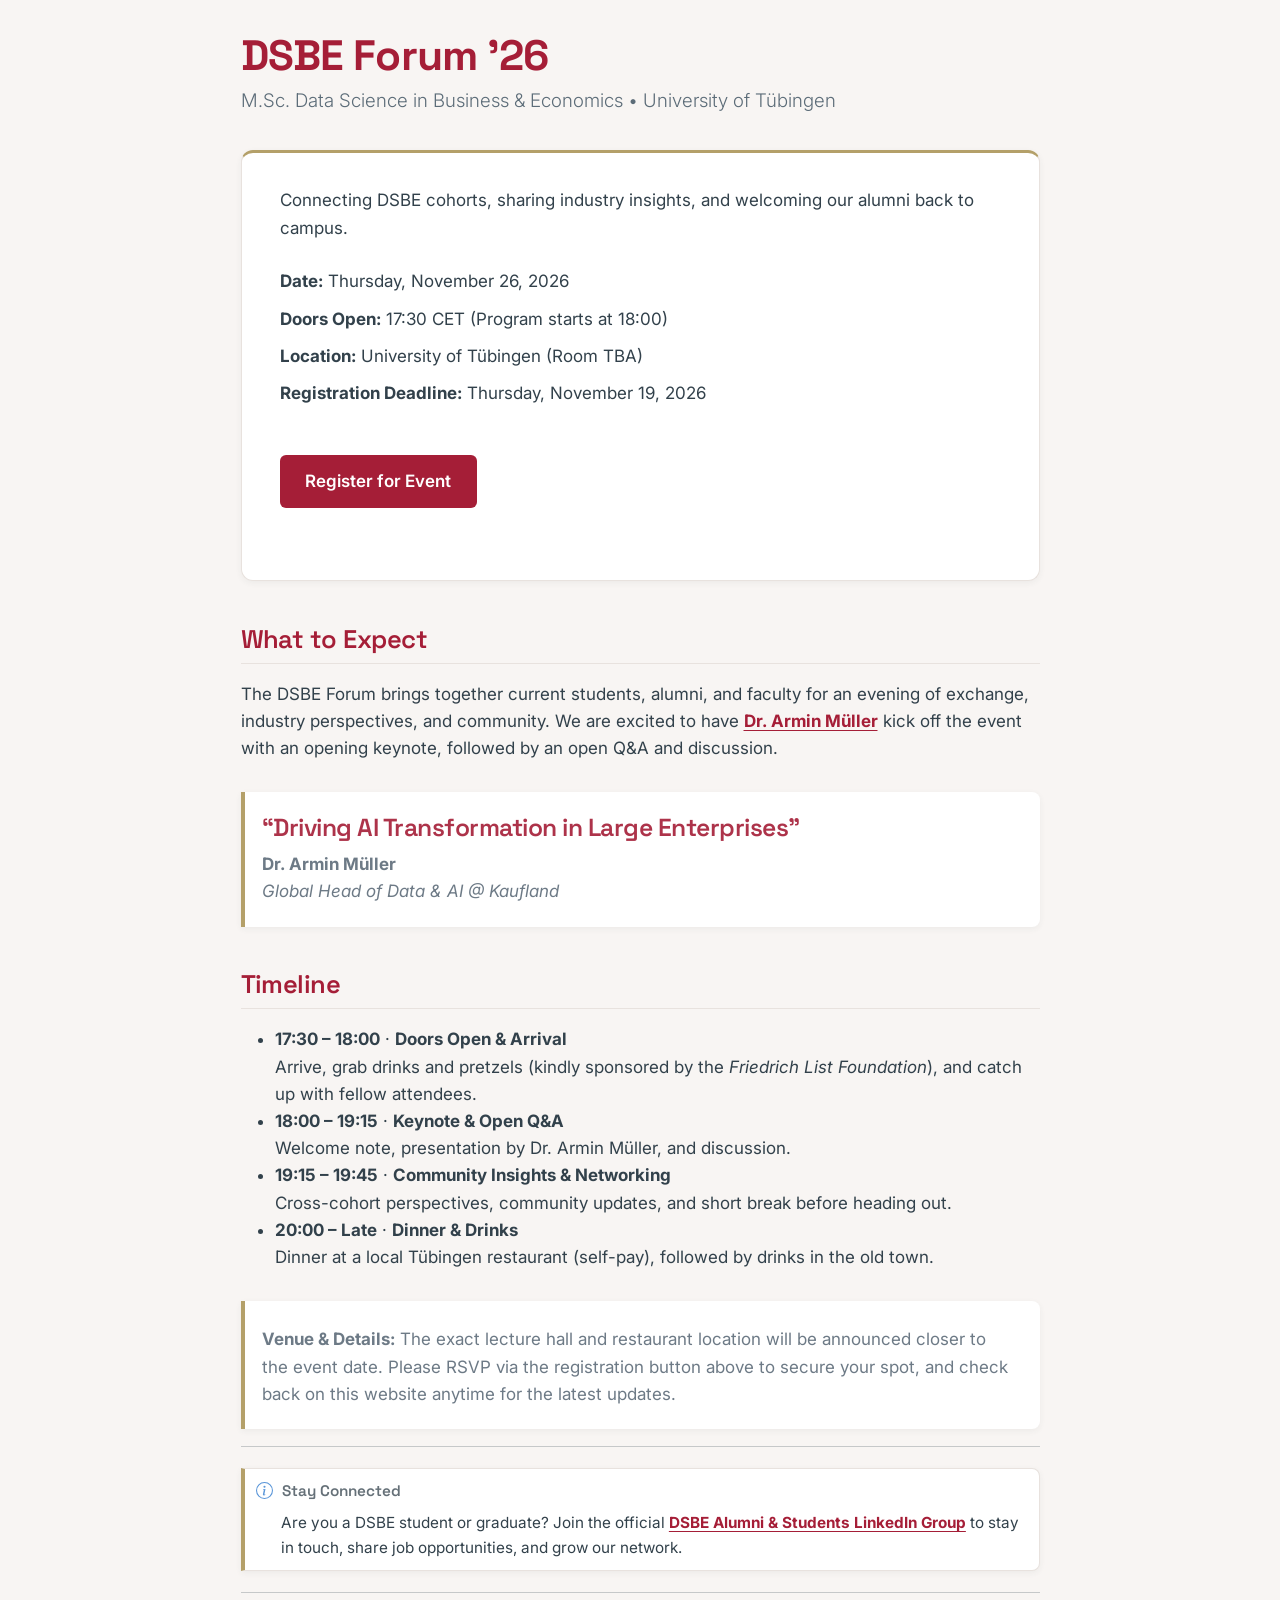
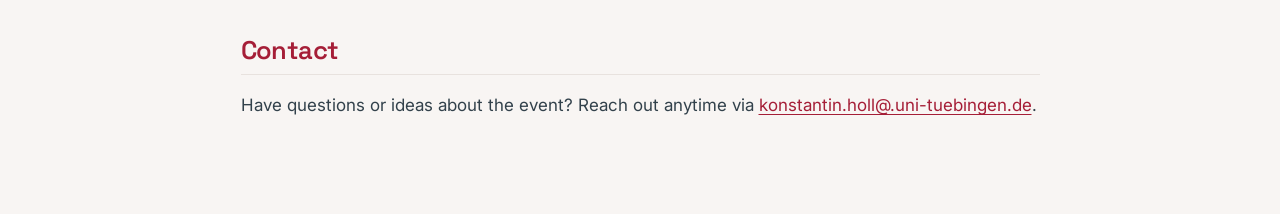
==== commit 801f332e: "Add syntax highlighting CSS and improve link handling in navigation - Introduced a new CSS file for " ====
--- a/index.html
+++ b/index.html
@@ -2,7 +2,7 @@
 <html xmlns="http://www.w3.org/1999/xhtml" lang="en" xml:lang="en"><head>
 
 <meta charset="utf-8">
-<meta name="generator" content="quarto-1.9.38">
+<meta name="generator" content="quarto-1.10.19">
 
 <meta name="viewport" content="width=device-width, initial-scale=1.0, user-scalable=yes">
 
@@ -12,10 +12,13 @@
 /* Default styles provided by pandoc.
 ** See https://pandoc.org/MANUAL.html#variables-for-html for config info.
 */
-code{white-space: pre-wrap;}
 span.smallcaps{font-variant: small-caps;}
-div.columns{display: flex; gap: min(4vw, 1.5em);}
-div.column{flex: auto; overflow-x: auto;}
+div.columns{display: flex; gap: 1.5em;}
+div.column{flex: auto;}
+@media screen {
+div.columns{gap: min(4vw, 1.5em);}
+div.column{overflow-x: auto;}
+}
 div.hanging-indent{margin-left: 1.5em; text-indent: -1.5em;}
 ul.task-list{list-style: none;}
 ul.task-list li input[type="checkbox"] {
@@ -39,10 +42,10 @@
 <script src="site_libs/quarto-html/tippy.umd.min.js"></script>
 <script src="site_libs/quarto-html/anchor.min.js"></script>
 <link href="site_libs/quarto-html/tippy.css" rel="stylesheet">
-<link href="site_libs/quarto-html/quarto-syntax-highlighting-15634bcf2e68342d4ad2dfa704d543f6.css" rel="stylesheet" id="quarto-text-highlighting-styles">
+<link href="site_libs/quarto-html/quarto-syntax-highlighting-bf27225e3a48a9273f3daa8f8e829971.css" rel="stylesheet" id="quarto-text-highlighting-styles">
 <script src="site_libs/bootstrap/bootstrap.min.js"></script>
 <link href="site_libs/bootstrap/bootstrap-icons.css" rel="stylesheet">
-<link href="site_libs/bootstrap/bootstrap-158031087360bce0ff56dc785ce39e06.min.css" rel="stylesheet" append-hash="true" id="quarto-bootstrap" data-mode="light">
+<link href="site_libs/bootstrap/bootstrap-445b8638c3d06994fee0907d791121c4.min.css" rel="stylesheet" append-hash="true" id="quarto-bootstrap" data-mode="light">
 <script id="quarto-search-options" type="application/json">{
   "location": "sidebar",
   "copy-button": false,
@@ -120,9 +123,9 @@
 <!-- Luma Checkout Button -->
 <p><a href="https://luma.com/event/evt-ywh7DsJPDNy9EpU" class="luma-checkout--button" data-luma-action="checkout" data-luma-event-id="evt-ywh7DsJPDNy9EpU"> Register for Event </a></p>
 </div>
-<section id="keynote" class="level2">
-<h2 class="anchored" data-anchor-id="keynote">Keynote</h2>
-<p>The DSBE Forum brings together current students, alumni, and faculty for an evening of exchange, industry perspectives, and community. We are excited to have <a href="https://www.linkedin.com/in/dr-armin-müller-97281250/">Dr.&nbsp;Armin Müller</a> kick off the event with an opening keynote, followed by an open Q&amp;A and discussion.</p>
+<section id="what-to-expect" class="level2">
+<h2 class="anchored" data-anchor-id="what-to-expect">What to Expect</h2>
+<p>The DSBE Forum brings together current students, alumni, and faculty for an evening of exchange, industry perspectives, and community. We are excited to have <a href="https://www.linkedin.com/in/dr-armin-müller-97281250/"><strong>Dr.&nbsp;Armin Müller</strong></a> kick off the event with an opening keynote, followed by an open Q&amp;A and discussion.</p>
 <blockquote class="blockquote">
 <h3 id="driving-ai-transformation-in-large-enterprises" class="anchored">“Driving AI Transformation in Large Enterprises”</h3>
 <p><strong>Dr.&nbsp;Armin Müller</strong><br>
@@ -158,6 +161,7 @@
 <p>Are you a DSBE student or graduate? Join the official <a href="https://www.linkedin.com/groups/13184516/"><strong>DSBE Alumni &amp; Students LinkedIn Group</strong></a> to stay in touch, share job opportunities, and grow our network.</p>
 </div>
 </div>
+<hr>
 </section>
 <section id="contact" class="level2">
 <h2 class="anchored" data-anchor-id="contact">Contact</h2>
--- a/site_libs/quarto-html/quarto-syntax-highlighting-bf27225e3a48a9273f3daa8f8e829971.css
+++ b/site_libs/quarto-html/quarto-syntax-highlighting-bf27225e3a48a9273f3daa8f8e829971.css
@@ -0,0 +1,236 @@
+/* quarto syntax highlight colors */
+:root {
+  --quarto-hl-ot-color: #003B4F;
+  --quarto-hl-at-color: #657422;
+  --quarto-hl-ss-color: #20794D;
+  --quarto-hl-an-color: #5E5E5E;
+  --quarto-hl-fu-color: #4758AB;
+  --quarto-hl-st-color: #20794D;
+  --quarto-hl-cf-color: #003B4F;
+  --quarto-hl-op-color: #5E5E5E;
+  --quarto-hl-er-color: #AD0000;
+  --quarto-hl-bn-color: #AD0000;
+  --quarto-hl-al-color: #AD0000;
+  --quarto-hl-va-color: #111111;
+  --quarto-hl-bu-color: inherit;
+  --quarto-hl-ex-color: inherit;
+  --quarto-hl-pp-color: #AD0000;
+  --quarto-hl-in-color: #5E5E5E;
+  --quarto-hl-vs-color: #20794D;
+  --quarto-hl-wa-color: #5E5E5E;
+  --quarto-hl-do-color: #5E5E5E;
+  --quarto-hl-im-color: #00769E;
+  --quarto-hl-ch-color: #20794D;
+  --quarto-hl-dt-color: #AD0000;
+  --quarto-hl-fl-color: #AD0000;
+  --quarto-hl-co-color: #5E5E5E;
+  --quarto-hl-cv-color: #5E5E5E;
+  --quarto-hl-cn-color: #8f5902;
+  --quarto-hl-sc-color: #5E5E5E;
+  --quarto-hl-dv-color: #AD0000;
+  --quarto-hl-kw-color: #003B4F;
+}
+
+/* other quarto variables */
+:root {
+  --quarto-font-monospace: SFMono-Regular, Menlo, Monaco, Consolas, "Liberation Mono", "Courier New", monospace;
+}
+
+/* syntax highlight based on Pandoc's rules */
+pre > code.sourceCode > span {
+  color: #003B4F;
+}
+
+code.sourceCode > span {
+  color: #003B4F;
+}
+
+div.sourceCode,
+div.sourceCode pre.sourceCode {
+  color: #003B4F;
+}
+
+/* Normal */
+code span {
+  color: #003B4F;
+}
+
+/* Alert */
+code span.al {
+  color: #AD0000;
+  font-style: inherit;
+}
+
+/* Annotation */
+code span.an {
+  color: #5E5E5E;
+  font-style: inherit;
+}
+
+/* Attribute */
+code span.at {
+  color: #657422;
+  font-style: inherit;
+}
+
+/* BaseN */
+code span.bn {
+  color: #AD0000;
+  font-style: inherit;
+}
+
+/* BuiltIn */
+code span.bu {
+  font-style: inherit;
+}
+
+/* ControlFlow */
+code span.cf {
+  color: #003B4F;
+  font-weight: bold;
+  font-style: inherit;
+}
+
+/* Char */
+code span.ch {
+  color: #20794D;
+  font-style: inherit;
+}
+
+/* Constant */
+code span.cn {
+  color: #8f5902;
+  font-style: inherit;
+}
+
+/* Comment */
+code span.co {
+  color: #5E5E5E;
+  font-style: inherit;
+}
+
+/* CommentVar */
+code span.cv {
+  color: #5E5E5E;
+  font-style: italic;
+}
+
+/* Documentation */
+code span.do {
+  color: #5E5E5E;
+  font-style: italic;
+}
+
+/* DataType */
+code span.dt {
+  color: #AD0000;
+  font-style: inherit;
+}
+
+/* DecVal */
+code span.dv {
+  color: #AD0000;
+  font-style: inherit;
+}
+
+/* Error */
+code span.er {
+  color: #AD0000;
+  font-style: inherit;
+}
+
+/* Extension */
+code span.ex {
+  font-style: inherit;
+}
+
+/* Float */
+code span.fl {
+  color: #AD0000;
+  font-style: inherit;
+}
+
+/* Function */
+code span.fu {
+  color: #4758AB;
+  font-style: inherit;
+}
+
+/* Import */
+code span.im {
+  color: #00769E;
+  font-style: inherit;
+}
+
+/* Information */
+code span.in {
+  color: #5E5E5E;
+  font-style: inherit;
+}
+
+/* Keyword */
+code span.kw {
+  color: #003B4F;
+  font-weight: bold;
+  font-style: inherit;
+}
+
+/* Operator */
+code span.op {
+  color: #5E5E5E;
+  font-style: inherit;
+}
+
+/* Other */
+code span.ot {
+  color: #003B4F;
+  font-style: inherit;
+}
+
+/* Preprocessor */
+code span.pp {
+  color: #AD0000;
+  font-style: inherit;
+}
+
+/* SpecialChar */
+code span.sc {
+  color: #5E5E5E;
+  font-style: inherit;
+}
+
+/* SpecialString */
+code span.ss {
+  color: #20794D;
+  font-style: inherit;
+}
+
+/* String */
+code span.st {
+  color: #20794D;
+  font-style: inherit;
+}
+
+/* Variable */
+code span.va {
+  color: #111111;
+  font-style: inherit;
+}
+
+/* VerbatimString */
+code span.vs {
+  color: #20794D;
+  font-style: inherit;
+}
+
+/* Warning */
+code span.wa {
+  color: #5E5E5E;
+  font-style: italic;
+}
+
+.prevent-inlining {
+  content: "</";
+}
+
+/*# sourceMappingURL=8be38f48d34c45af72792cbd699585e7.css.map */
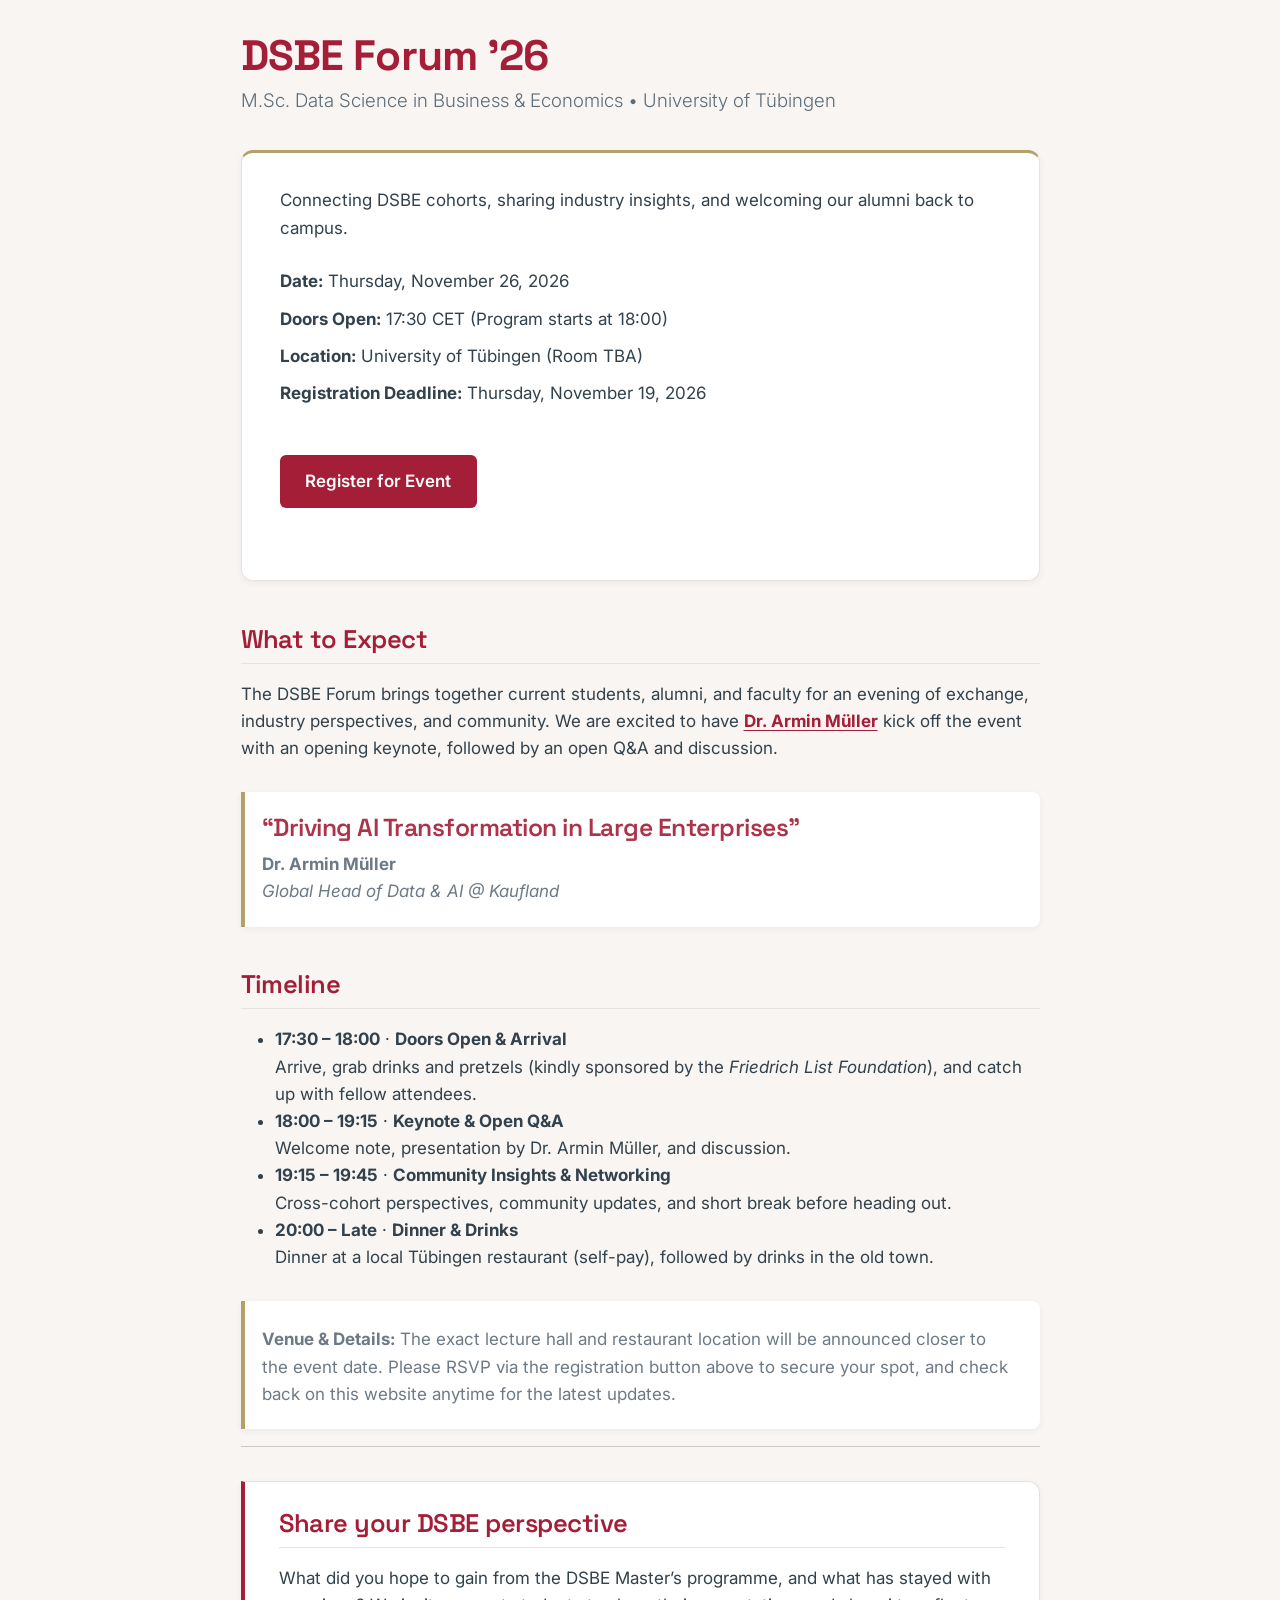
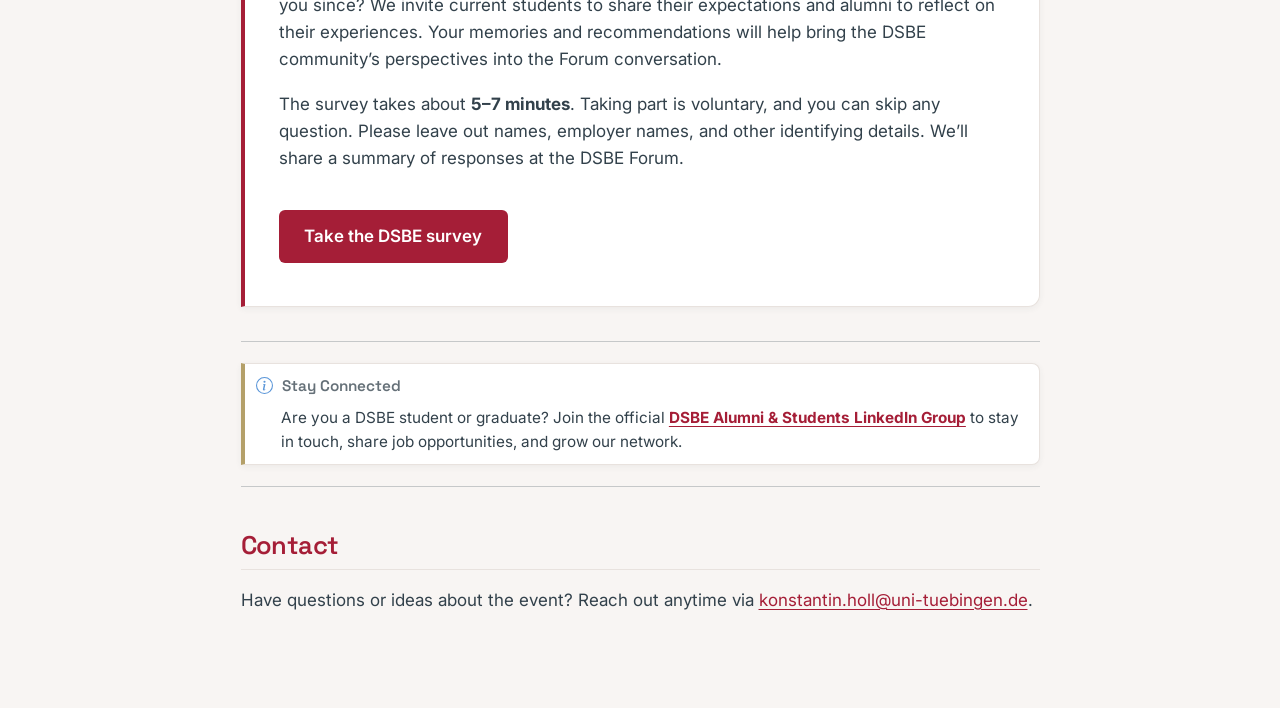
==== commit 9fffc767: "Add DSBE survey invitation to forum site" ====
--- a/index.html
+++ b/index.html
@@ -2,7 +2,7 @@
 <html xmlns="http://www.w3.org/1999/xhtml" lang="en" xml:lang="en"><head>
 
 <meta charset="utf-8">
-<meta name="generator" content="quarto-1.10.19">
+<meta name="generator" content="quarto-1.11.9">
 
 <meta name="viewport" content="width=device-width, initial-scale=1.0, user-scalable=yes">
 
@@ -38,14 +38,15 @@
 <link href="./images/favicon.ico" rel="icon">
 <script src="site_libs/quarto-html/quarto.js" type="module"></script>
 <script src="site_libs/quarto-html/tabsets/tabsets.js" type="module"></script>
+<script src="site_libs/quarto-html/scrollable-regions/scrollable-regions.js" type="module"></script>
 <script src="site_libs/quarto-html/popper.min.js"></script>
 <script src="site_libs/quarto-html/tippy.umd.min.js"></script>
 <script src="site_libs/quarto-html/anchor.min.js"></script>
 <link href="site_libs/quarto-html/tippy.css" rel="stylesheet">
-<link href="site_libs/quarto-html/quarto-syntax-highlighting-bf27225e3a48a9273f3daa8f8e829971.css" rel="stylesheet" id="quarto-text-highlighting-styles">
+<link href="site_libs/quarto-html/quarto-syntax-highlighting-63b5708e65d6cd79cd7618c58d0c21e7.css" rel="stylesheet" id="quarto-text-highlighting-styles">
 <script src="site_libs/bootstrap/bootstrap.min.js"></script>
 <link href="site_libs/bootstrap/bootstrap-icons.css" rel="stylesheet">
-<link href="site_libs/bootstrap/bootstrap-445b8638c3d06994fee0907d791121c4.min.css" rel="stylesheet" append-hash="true" id="quarto-bootstrap" data-mode="light">
+<link href="site_libs/bootstrap/bootstrap-d31a0c91b01e363be7b7a36e602e2c70.min.css" rel="stylesheet" append-hash="true" id="quarto-bootstrap" data-mode="light">
 <script id="quarto-search-options" type="application/json">{
   "location": "sidebar",
   "copy-button": false,
@@ -81,7 +82,7 @@
 <link rel="stylesheet" href="styles.css">
 </head>
 
-<body class="fullcontent quarto-light">
+<body class="fullcontent quarto-light"><a id="quarto-skip-link" class="visually-hidden-focusable" href="#quarto-document-content">Skip to main content</a>
 
 <div id="quarto-search-results"></div>
 <!-- content -->
@@ -90,7 +91,7 @@
 <!-- margin-sidebar -->
     
 <!-- main -->
-<main class="content" id="quarto-document-content">
+<main class="content" id="quarto-document-content" tabindex="-1">
 
 <header id="title-block-header" class="quarto-title-block default">
 <div class="quarto-title">
@@ -148,6 +149,14 @@
 <p><strong>Venue &amp; Details:</strong> The exact lecture hall and restaurant location will be announced closer to the event date. Please RSVP via the registration button above to secure your spot, and check back on this website anytime for the latest updates.</p>
 </blockquote>
 <hr>
+</section>
+<section id="share-your-dsbe-perspective" class="level2 survey-section">
+<h2 class="anchored" data-anchor-id="share-your-dsbe-perspective">Share your DSBE perspective</h2>
+<p>What did you hope to gain from the DSBE Master’s programme, and what has stayed with you since? We invite current students to share their expectations and alumni to reflect on their experiences. Your memories and recommendations will help bring the DSBE community’s perspectives into the Forum conversation.</p>
+<p>The survey takes about <strong>5–7 minutes</strong>. Taking part is voluntary, and you can skip any question. Please leave out names, employer names, and other identifying details. We’ll share a summary of responses at the DSBE Forum.</p>
+<p><a href="https://ww3.unipark.de/uc/dsbe-forum-26/" class="cta-btn">Take the DSBE survey</a></p>
+</section>
+<hr>
 <div class="callout callout-style-simple callout-note callout-titled">
 <div class="callout-header d-flex align-content-center">
 <div class="callout-icon-container">
@@ -162,12 +171,11 @@
 </div>
 </div>
 <hr>
-</section>
 <section id="contact" class="level2">
 <h2 class="anchored" data-anchor-id="contact">Contact</h2>
-<p>Have questions or ideas about the event? Reach out anytime via <a href="mailto:konstantin.holl@uni-tuebingen.de">konstantin.holl@.uni-tuebingen.de</a>.</p>
+<p>Have questions or ideas about the event? Reach out anytime via <a href="mailto:konstantin.holl@uni-tuebingen.de">konstantin.holl@uni-tuebingen.de</a>.</p>
 <!-- Luma Script -->
-<script id="luma-checkout" src="[https://embed.lu.ma/checkout-button.js](https://embed.lu.ma/checkout-button.js)"></script>
+<script id="luma-checkout" src="https://embed.lu.ma/checkout-button.js"></script>
 
 
 </section>
@@ -251,7 +259,8 @@
           return filterRegex.test(href) || localhostRegex.test(href) || mailtoRegex.test(href);
       }
       // Inspect non-navigation links and adorn them if external
-     var links = window.document.querySelectorAll('a[href]:not(.nav-link):not(.navbar-brand):not(.toc-action):not(.sidebar-link):not(.sidebar-item-toggle):not(.pagination-link):not(.no-external):not([aria-hidden]):not(.dropdown-item):not(.quarto-navigation-tool):not(.about-link)');
+      window.quartoDecorateExternalLinks = function (root) {
+     var links = (root || window.document).querySelectorAll('a[href]:not(.nav-link):not(.navbar-brand):not(.toc-action):not(.sidebar-link):not(.sidebar-item-toggle):not(.pagination-link):not(.no-external):not([aria-hidden]):not(.dropdown-item):not(.quarto-navigation-tool):not(.about-link)');
       for (var i=0; i<links.length; i++) {
         const link = links[i];
         if (!isInternal(link.href)) {
@@ -260,8 +269,69 @@
           if (link.dataset.originalHref !== undefined) {
             link.href = link.dataset.originalHref;
           }
-        }
-      }
+          if (!link.classList.contains('no-external-icon')) {
+          }
+        }
+      }
+      };
+      window.quartoDecorateExternalLinks(window.document);
+    // Esc closes the popup (WCAG 1.4.13) and focus leaving both trigger and
+    // popup closes it (WCAG 2.4.11); tippy handles neither for interactive popups.
+    const hideOnEscAndFocusOut = {
+      name: 'hideOnEscAndFocusOut',
+      defaultValue: true,
+      fn(instance) {
+        const dismiss = () => {
+          // A show scheduled by the trigger delay would otherwise reopen it
+          instance.clearDelayTimeouts();
+          instance.hide();
+        };
+        const onKeyDown = (event) => {
+          if (event.key !== 'Escape') {
+            return;
+          }
+          // Keep Esc from also reaching page handlers (e.g. reveal.js overview),
+          // except an open reveal.js slide menu, which Esc should close too.
+          // The menu handles keys only when its keyboard option is on.
+          const menuHandlesEsc = window.Reveal?.getPlugin?.('menu')?.isOpen() &&
+            window.Reveal.getConfig().menu?.keyboard !== false;
+          if (!menuHandlesEsc) {
+            event.stopPropagation();
+          }
+          if (instance.popper.contains(window.document.activeElement)) {
+            // Disabled while refocusing so the focus trigger does not reopen it
+            instance.disable();
+            instance.reference.focus();
+            instance.enable();
+          }
+          dismiss();
+        };
+        const onFocusOut = (event) => {
+          const target = event.relatedTarget;
+          if (target && !instance.reference.contains(target) &&
+              !instance.popper.contains(target)) {
+            dismiss();
+          }
+        };
+        // On the trigger too: a click trigger (code-annotations: select) has no
+        // blur handling. Attached for the instance's lifetime so leaving the
+        // trigger also cancels a show still pending on the trigger delay.
+        instance.reference.addEventListener('focusout', onFocusOut);
+        return {
+          onShow() {
+            window.document.addEventListener('keydown', onKeyDown, true);
+            instance.popper.addEventListener('focusout', onFocusOut);
+          },
+          onHide() {
+            window.document.removeEventListener('keydown', onKeyDown, true);
+            instance.popper.removeEventListener('focusout', onFocusOut);
+          },
+          onDestroy() {
+            instance.reference.removeEventListener('focusout', onFocusOut);
+          },
+        };
+      },
+    };
     function tippyHover(el, contentFn, onTriggerFn, onUntriggerFn) {
       const config = {
         allowHTML: true,
@@ -275,6 +345,7 @@
         interactiveBorder: 10,
         theme: 'quarto',
         placement: 'bottom-start',
+        plugins: [hideOnEscAndFocusOut],
       };
       if (contentFn) {
         config.content = contentFn;
@@ -437,44 +508,54 @@
           const lineIds = lines.map((line) => {
             return targetCell + "-" + line;
           })
-          let top = null;
-          let height = null;
-          let parent = null;
+          // Each band is positioned against its own containing block, which is
+          // not the offsetParent of the lines, so place it from client rects.
+          const placeBand = (band, firstEl, lastEl, codeBlock) => {
+            const container = band.offsetParent;
+            if (container === null) {
+              return;
+            }
+            const containerRect = container.getBoundingClientRect();
+            // Reveal.js scales slides with a transform, so convert client
+            // pixels back to the CSS pixels of the container.
+            const scale = containerRect.height / container.offsetHeight || 1;
+            const firstRect = firstEl.getBoundingClientRect();
+            const lastRect = lastEl.getBoundingClientRect();
+            const top = (firstRect.top - containerRect.top) / scale - container.clientTop + container.scrollTop;
+            const height = (lastRect.bottom - firstRect.top) / scale;
+            band.style.top = top - 2 + "px";
+            band.style.height = height + 4 + "px";
+            if (codeBlock) {
+              // Without the copy button wrapper, the containing block is wider
+              // than the code block, so span the code block explicitly.
+              const blockRect = codeBlock.getBoundingClientRect();
+              band.style.left = (blockRect.left - containerRect.left) / scale - container.clientLeft + container.scrollLeft + "px";
+              band.style.width = blockRect.width / scale + "px";
+            }
+          };
           if (lineIds.length > 0) {
-              //compute the position of the single el (top and bottom and make a div)
-              const el = window.document.getElementById(lineIds[0]);
-              top = el.offsetTop;
-              height = el.offsetHeight;
-              parent = el.parentElement.parentElement;
-            if (lineIds.length > 1) {
-              const lastEl = window.document.getElementById(lineIds[lineIds.length - 1]);
-              const bottom = lastEl.offsetTop + lastEl.offsetHeight;
-              height = bottom - top;
-            }
-            if (top !== null && height !== null && parent !== null) {
-              // cook up a div (if necessary) and position it 
-              let div = window.document.getElementById("code-annotation-line-highlight");
-              if (div === null) {
-                div = window.document.createElement("div");
-                div.setAttribute("id", "code-annotation-line-highlight");
-                div.style.position = 'absolute';
-                parent.appendChild(div);
-              }
-              div.style.top = top - 2 + "px";
-              div.style.height = height + 4 + "px";
-              div.style.left = 0;
-              let gutterDiv = window.document.getElementById("code-annotation-line-highlight-gutter");
-              if (gutterDiv === null) {
-                gutterDiv = window.document.createElement("div");
-                gutterDiv.setAttribute("id", "code-annotation-line-highlight-gutter");
-                gutterDiv.style.position = 'absolute';
-                const codeCell = window.document.getElementById(targetCell);
-                const gutter = codeCell.querySelector('.code-annotation-gutter');
-                gutter.appendChild(gutterDiv);
-              }
-              gutterDiv.style.top = top - 2 + "px";
-              gutterDiv.style.height = height + 4 + "px";
-            }
+            const el = window.document.getElementById(lineIds[0]);
+            const lastEl = window.document.getElementById(lineIds[lineIds.length - 1]);
+            const parent = el.parentElement.parentElement;
+            // cook up a div (if necessary) and position it
+            let div = window.document.getElementById("code-annotation-line-highlight");
+            if (div === null) {
+              div = window.document.createElement("div");
+              div.setAttribute("id", "code-annotation-line-highlight");
+              div.style.position = 'absolute';
+              parent.appendChild(div);
+            }
+            placeBand(div, el, lastEl, parent.closest("div.sourceCode") || parent);
+            let gutterDiv = window.document.getElementById("code-annotation-line-highlight-gutter");
+            if (gutterDiv === null) {
+              gutterDiv = window.document.createElement("div");
+              gutterDiv.setAttribute("id", "code-annotation-line-highlight-gutter");
+              gutterDiv.style.position = 'absolute';
+              const codeCell = window.document.getElementById(targetCell);
+              const gutter = codeCell.querySelector('.code-annotation-gutter');
+              gutter.appendChild(gutterDiv);
+            }
+            placeBand(gutterDiv, el, lastEl);
             selectedAnnoteEl = annoteEl;
           }
         };
@@ -573,6 +654,9 @@
     }
   });
   </script>
+  <script type="application/javascript">
+  window.quartoScrollableRegionsLabels = {"code":"Scrollable code","output":"Scrollable output"};
+  </script>
 </div> <!-- /content -->
 
 
--- a/site_libs/quarto-html/quarto-syntax-highlighting-63b5708e65d6cd79cd7618c58d0c21e7.css
+++ b/site_libs/quarto-html/quarto-syntax-highlighting-63b5708e65d6cd79cd7618c58d0c21e7.css
@@ -0,0 +1,236 @@
+/* quarto syntax highlight colors */
+:root {
+  --quarto-hl-ot-color: #003B4F;
+  --quarto-hl-at-color: #657422;
+  --quarto-hl-ss-color: #20794D;
+  --quarto-hl-an-color: #5E5E5E;
+  --quarto-hl-fu-color: #4758AB;
+  --quarto-hl-st-color: #20794D;
+  --quarto-hl-cf-color: #003B4F;
+  --quarto-hl-op-color: #5E5E5E;
+  --quarto-hl-er-color: #AD0000;
+  --quarto-hl-bn-color: #AD0000;
+  --quarto-hl-al-color: #AD0000;
+  --quarto-hl-va-color: #111111;
+  --quarto-hl-bu-color: inherit;
+  --quarto-hl-ex-color: inherit;
+  --quarto-hl-pp-color: #AD0000;
+  --quarto-hl-in-color: #5E5E5E;
+  --quarto-hl-vs-color: #20794D;
+  --quarto-hl-wa-color: #5E5E5E;
+  --quarto-hl-do-color: #5E5E5E;
+  --quarto-hl-im-color: #00769E;
+  --quarto-hl-ch-color: #20794D;
+  --quarto-hl-dt-color: #AD0000;
+  --quarto-hl-fl-color: #AD0000;
+  --quarto-hl-co-color: #5E5E5E;
+  --quarto-hl-cv-color: #5E5E5E;
+  --quarto-hl-cn-color: #8f5902;
+  --quarto-hl-sc-color: #5E5E5E;
+  --quarto-hl-dv-color: #AD0000;
+  --quarto-hl-kw-color: #003B4F;
+}
+
+/* other quarto variables */
+:root {
+  --quarto-font-monospace: SFMono-Regular, Menlo, Monaco, Consolas, "Liberation Mono", "Courier New", monospace;
+}
+
+/* syntax highlight based on Pandoc's rules */
+pre > code.sourceCode > span {
+  color: #003B4F;
+}
+
+code.sourceCode > span {
+  color: #003B4F;
+}
+
+div.sourceCode,
+div.sourceCode pre.sourceCode {
+  color: #003B4F;
+}
+
+/* Normal */
+code span {
+  color: #003B4F;
+}
+
+/* Alert */
+code span.al {
+  color: #AD0000;
+  font-style: inherit;
+}
+
+/* Annotation */
+code span.an {
+  color: #5E5E5E;
+  font-style: inherit;
+}
+
+/* Attribute */
+code span.at {
+  color: #657422;
+  font-style: inherit;
+}
+
+/* BaseN */
+code span.bn {
+  color: #AD0000;
+  font-style: inherit;
+}
+
+/* BuiltIn */
+code span.bu {
+  font-style: inherit;
+}
+
+/* ControlFlow */
+code span.cf {
+  color: #003B4F;
+  font-weight: bold;
+  font-style: inherit;
+}
+
+/* Char */
+code span.ch {
+  color: #20794D;
+  font-style: inherit;
+}
+
+/* Constant */
+code span.cn {
+  color: #8f5902;
+  font-style: inherit;
+}
+
+/* Comment */
+code span.co {
+  color: #5E5E5E;
+  font-style: inherit;
+}
+
+/* CommentVar */
+code span.cv {
+  color: #5E5E5E;
+  font-style: italic;
+}
+
+/* Documentation */
+code span.do {
+  color: #5E5E5E;
+  font-style: italic;
+}
+
+/* DataType */
+code span.dt {
+  color: #AD0000;
+  font-style: inherit;
+}
+
+/* DecVal */
+code span.dv {
+  color: #AD0000;
+  font-style: inherit;
+}
+
+/* Error */
+code span.er {
+  color: #AD0000;
+  font-style: inherit;
+}
+
+/* Extension */
+code span.ex {
+  font-style: inherit;
+}
+
+/* Float */
+code span.fl {
+  color: #AD0000;
+  font-style: inherit;
+}
+
+/* Function */
+code span.fu {
+  color: #4758AB;
+  font-style: inherit;
+}
+
+/* Import */
+code span.im {
+  color: #00769E;
+  font-style: inherit;
+}
+
+/* Information */
+code span.in {
+  color: #5E5E5E;
+  font-style: inherit;
+}
+
+/* Keyword */
+code span.kw {
+  color: #003B4F;
+  font-weight: bold;
+  font-style: inherit;
+}
+
+/* Operator */
+code span.op {
+  color: #5E5E5E;
+  font-style: inherit;
+}
+
+/* Other */
+code span.ot {
+  color: #003B4F;
+  font-style: inherit;
+}
+
+/* Preprocessor */
+code span.pp {
+  color: #AD0000;
+  font-style: inherit;
+}
+
+/* SpecialChar */
+code span.sc {
+  color: #5E5E5E;
+  font-style: inherit;
+}
+
+/* SpecialString */
+code span.ss {
+  color: #20794D;
+  font-style: inherit;
+}
+
+/* String */
+code span.st {
+  color: #20794D;
+  font-style: inherit;
+}
+
+/* Variable */
+code span.va {
+  color: #111111;
+  font-style: inherit;
+}
+
+/* VerbatimString */
+code span.vs {
+  color: #20794D;
+  font-style: inherit;
+}
+
+/* Warning */
+code span.wa {
+  color: #5E5E5E;
+  font-style: italic;
+}
+
+.prevent-inlining {
+  content: "</";
+}
+
+/*# sourceMappingURL=054cc16b9e9817627be6994582d2ffb5.css.map */
--- a/styles.css
+++ b/styles.css
@@ -79,6 +79,25 @@
 
 .hero-section li {
   padding: 0.3rem 0;
+}
+
+/* --- Community survey invitation --- */
+.survey-section {
+  background: var(--card-bg);
+  border: 1px solid var(--border);
+  border-left: 4px solid var(--primary);
+  border-radius: 0 12px 12px 0;
+  padding: 1.5rem 2rem;
+  margin: 2rem 0;
+  box-shadow: 0 2px 6px rgba(50, 65, 75, 0.06);
+}
+
+.survey-section h2 {
+  margin-top: 0;
+}
+
+.survey-section .cta-btn {
+  margin-bottom: 0;
 }
 
 /* --- Keynote Box (Blockquote) --- */
@@ -216,4 +235,4 @@
   .callout-warning, .callout-caution, .callout-important {
     --callout-color: 226, 109, 123;   /* Helleres Karmin */
   }
-}+}
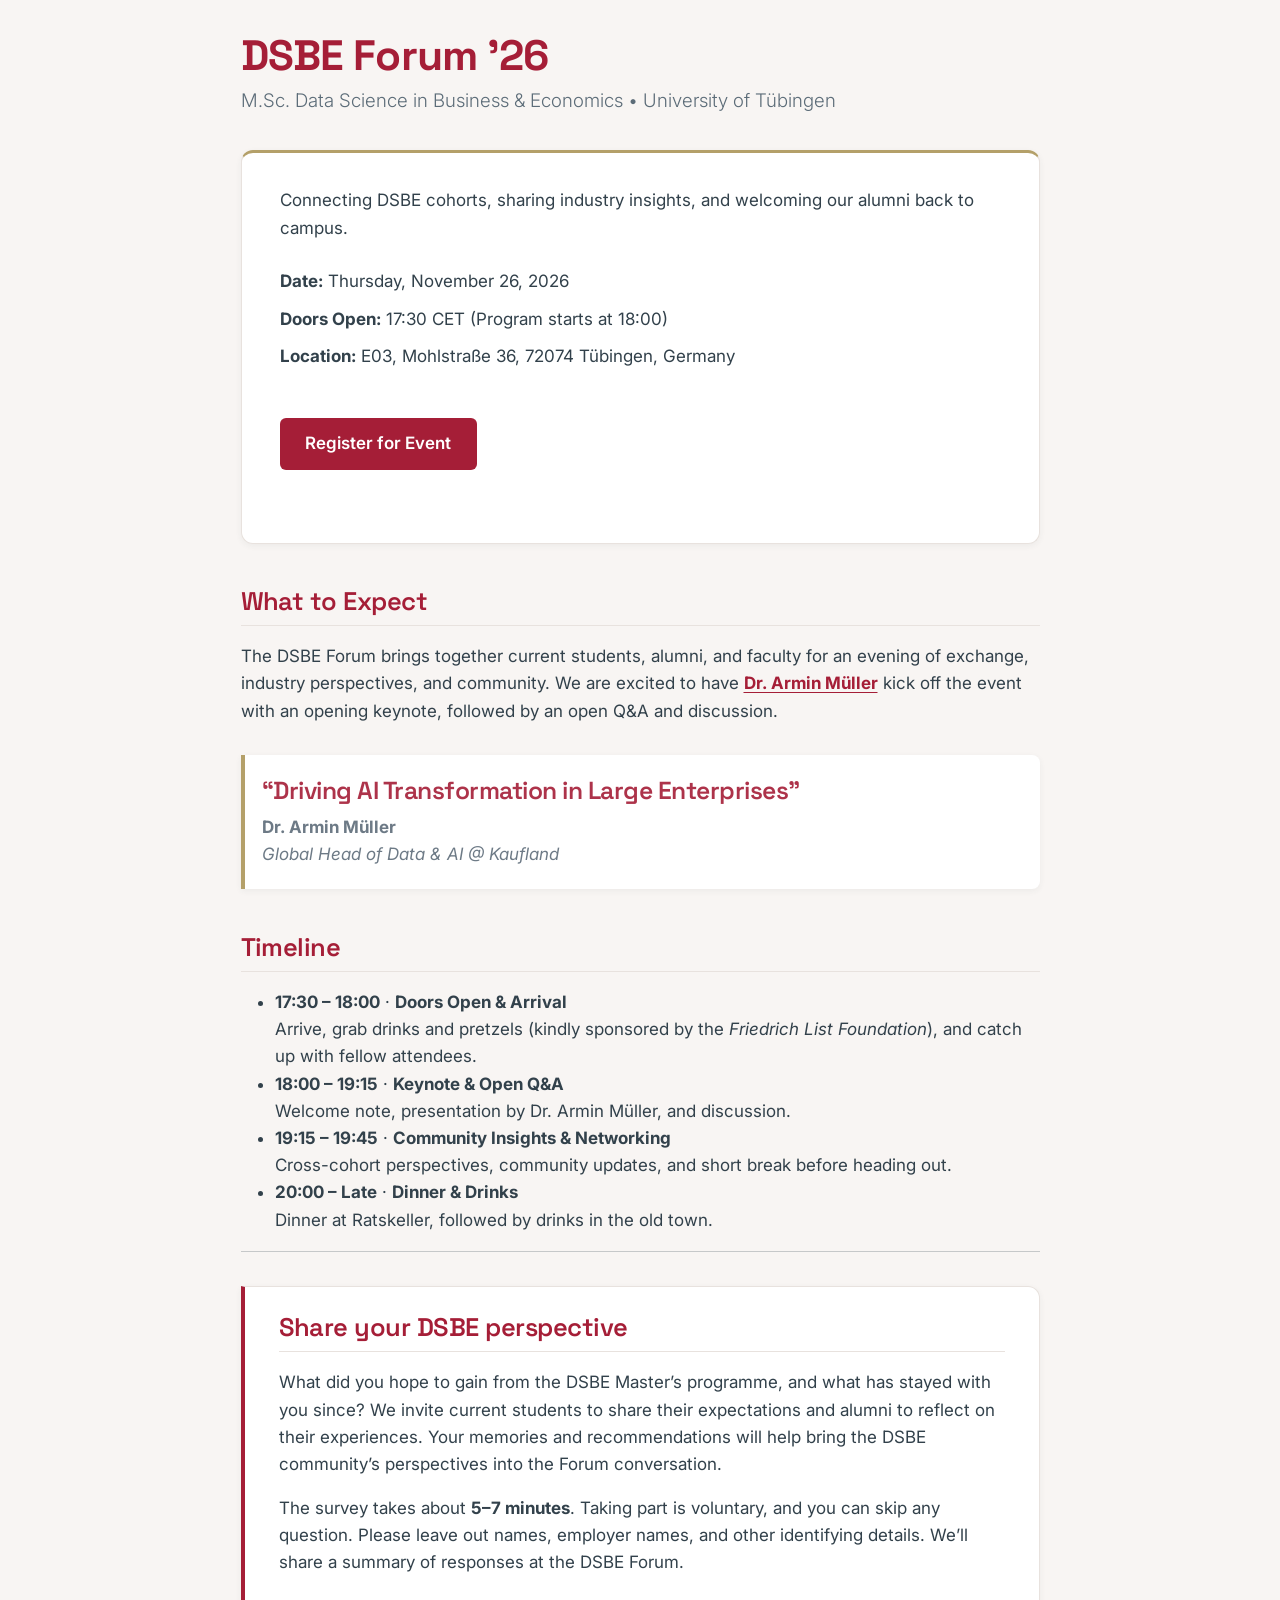
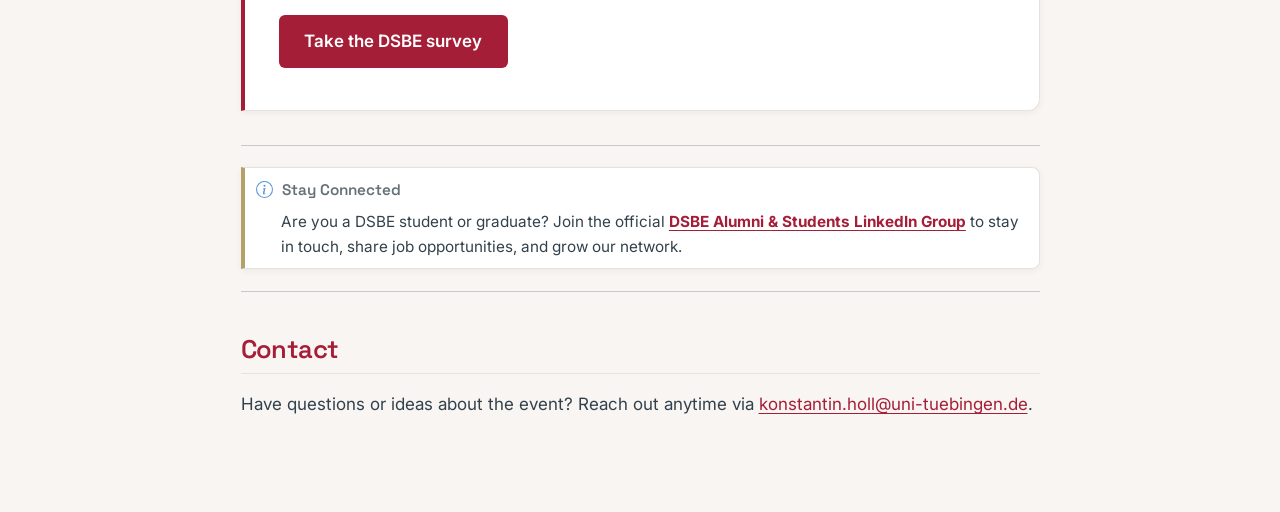
==== commit 97a31e91: "Update event details: change location and dinner venue for DSBE Forum ’26" ====
--- a/index.html
+++ b/index.html
@@ -118,8 +118,7 @@
 <ul>
 <li><strong>Date:</strong> Thursday, November 26, 2026</li>
 <li><strong>Doors Open:</strong> 17:30 CET (Program starts at 18:00)</li>
-<li><strong>Location:</strong> University of Tübingen (Room TBA)</li>
-<li><strong>Registration Deadline:</strong> Thursday, November 19, 2026</li>
+<li><strong>Location:</strong> E03, Mohlstraße 36, 72074 Tübingen, Germany</li>
 </ul>
 <!-- Luma Checkout Button -->
 <p><a href="https://luma.com/event/evt-ywh7DsJPDNy9EpU" class="luma-checkout--button" data-luma-action="checkout" data-luma-event-id="evt-ywh7DsJPDNy9EpU"> Register for Event </a></p>
@@ -143,11 +142,8 @@
 <li><strong>19:15 – 19:45</strong> · <strong>Community Insights &amp; Networking</strong><br>
 Cross-cohort perspectives, community updates, and short break before heading out.</li>
 <li><strong>20:00 – Late</strong> · <strong>Dinner &amp; Drinks</strong><br>
-Dinner at a local Tübingen restaurant (self-pay), followed by drinks in the old town.</li>
+Dinner at Ratskeller, followed by drinks in the old town.</li>
 </ul>
-<blockquote class="blockquote">
-<p><strong>Venue &amp; Details:</strong> The exact lecture hall and restaurant location will be announced closer to the event date. Please RSVP via the registration button above to secure your spot, and check back on this website anytime for the latest updates.</p>
-</blockquote>
 <hr>
 </section>
 <section id="share-your-dsbe-perspective" class="level2 survey-section">
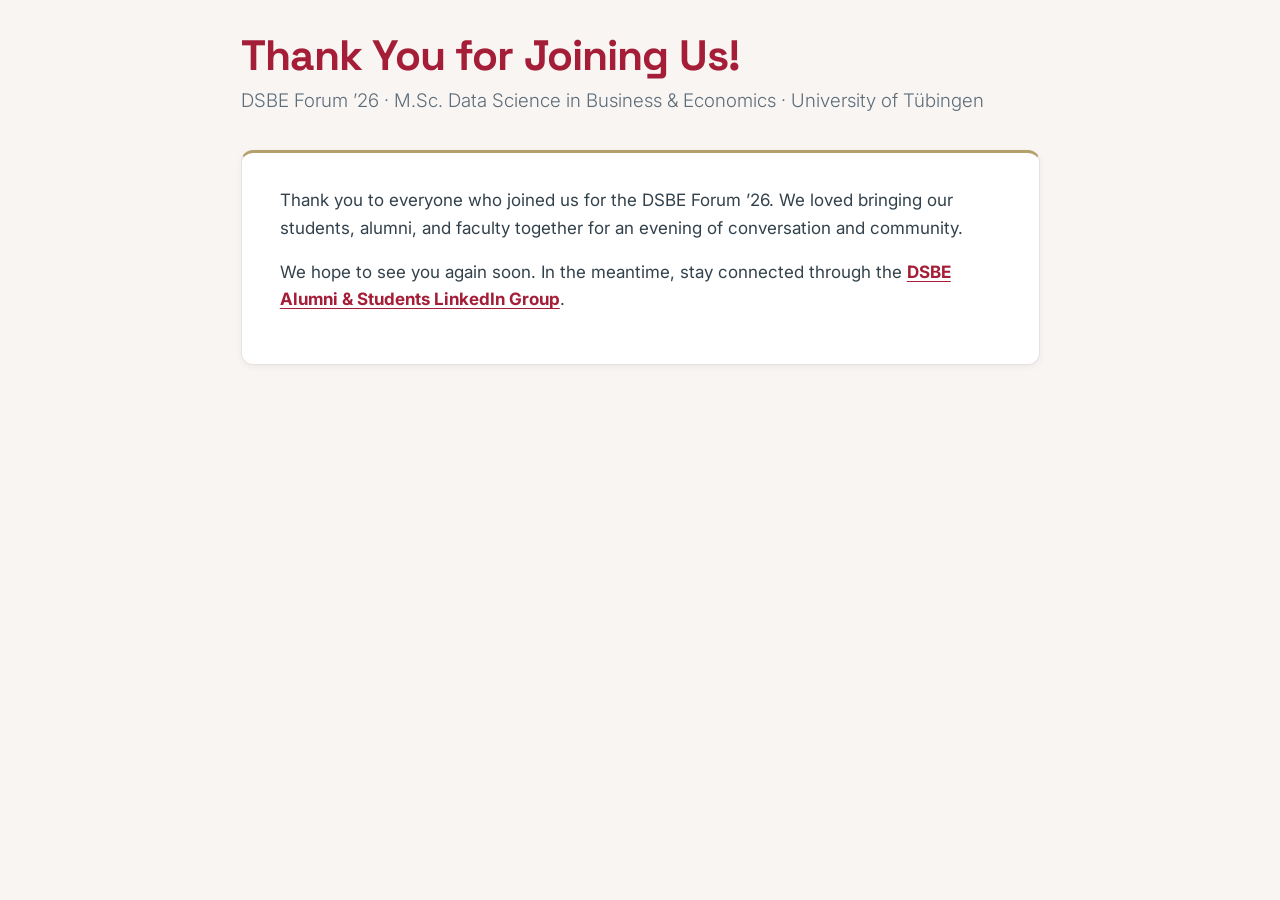
==== commit 65924445: "update to the event page. now with no event information, only a thank you message and a link to the " ====
--- a/index.html
+++ b/index.html
@@ -7,7 +7,7 @@
 <meta name="viewport" content="width=device-width, initial-scale=1.0, user-scalable=yes">
 
 
-<title>DSBE Forum ’26 – DSBE Forum</title>
+<title>Thank You for Joining Us! – DSBE Forum</title>
 <style>
 /* Default styles provided by pandoc.
 ** See https://pandoc.org/MANUAL.html#variables-for-html for config info.
@@ -95,8 +95,8 @@
 
 <header id="title-block-header" class="quarto-title-block default">
 <div class="quarto-title">
-<h1 class="title">DSBE Forum ’26</h1>
-<p class="subtitle lead">M.Sc. Data Science in Business &amp; Economics • University of Tübingen</p>
+<h1 class="title">Thank You for Joining Us!</h1>
+<p class="subtitle lead">DSBE Forum ’26 · M.Sc. Data Science in Business &amp; Economics · University of Tübingen</p>
 </div>
 
 
@@ -114,67 +114,11 @@
 
 
 <div class="hero-section">
-<p>Connecting DSBE cohorts, sharing industry insights, and welcoming our alumni back to campus.</p>
-<ul>
-<li><strong>Date:</strong> Thursday, November 26, 2026</li>
-<li><strong>Doors Open:</strong> 17:30 CET (Program starts at 18:00)</li>
-<li><strong>Location:</strong> E03, Mohlstraße 36, 72074 Tübingen, Germany</li>
-</ul>
-<!-- Luma Checkout Button -->
-<p><a href="https://luma.com/event/evt-ywh7DsJPDNy9EpU" class="luma-checkout--button" data-luma-action="checkout" data-luma-event-id="evt-ywh7DsJPDNy9EpU"> Register for Event </a></p>
+<p>Thank you to everyone who joined us for the DSBE Forum ’26. We loved bringing our students, alumni, and faculty together for an evening of conversation and community.</p>
+<p>We hope to see you again soon. In the meantime, stay connected through the <a href="https://www.linkedin.com/groups/13184516/"><strong>DSBE Alumni &amp; Students LinkedIn Group</strong></a>.</p>
 </div>
-<section id="what-to-expect" class="level2">
-<h2 class="anchored" data-anchor-id="what-to-expect">What to Expect</h2>
-<p>The DSBE Forum brings together current students, alumni, and faculty for an evening of exchange, industry perspectives, and community. We are excited to have <a href="https://www.linkedin.com/in/dr-armin-müller-97281250/"><strong>Dr.&nbsp;Armin Müller</strong></a> kick off the event with an opening keynote, followed by an open Q&amp;A and discussion.</p>
-<blockquote class="blockquote">
-<h3 id="driving-ai-transformation-in-large-enterprises" class="anchored">“Driving AI Transformation in Large Enterprises”</h3>
-<p><strong>Dr.&nbsp;Armin Müller</strong><br>
-<em>Global Head of Data &amp; AI @ Kaufland</em></p>
-</blockquote>
-</section>
-<section id="timeline" class="level2">
-<h2 class="anchored" data-anchor-id="timeline">Timeline</h2>
-<ul>
-<li><strong>17:30 – 18:00</strong> · <strong>Doors Open &amp; Arrival</strong><br>
-Arrive, grab drinks and pretzels (kindly sponsored by the <em>Friedrich List Foundation</em>), and catch up with fellow attendees.</li>
-<li><strong>18:00 – 19:15</strong> · <strong>Keynote &amp; Open Q&amp;A</strong><br>
-Welcome note, presentation by Dr.&nbsp;Armin Müller, and discussion.</li>
-<li><strong>19:15 – 19:45</strong> · <strong>Community Insights &amp; Networking</strong><br>
-Cross-cohort perspectives, community updates, and short break before heading out.</li>
-<li><strong>20:00 – Late</strong> · <strong>Dinner &amp; Drinks</strong><br>
-Dinner at Ratskeller, followed by drinks in the old town.</li>
-</ul>
-<hr>
-</section>
-<section id="share-your-dsbe-perspective" class="level2 survey-section">
-<h2 class="anchored" data-anchor-id="share-your-dsbe-perspective">Share your DSBE perspective</h2>
-<p>What did you hope to gain from the DSBE Master’s programme, and what has stayed with you since? We invite current students to share their expectations and alumni to reflect on their experiences. Your memories and recommendations will help bring the DSBE community’s perspectives into the Forum conversation.</p>
-<p>The survey takes about <strong>5–7 minutes</strong>. Taking part is voluntary, and you can skip any question. Please leave out names, employer names, and other identifying details. We’ll share a summary of responses at the DSBE Forum.</p>
-<p><a href="https://ww3.unipark.de/uc/dsbe-forum-26/" class="cta-btn">Take the DSBE survey</a></p>
-</section>
-<hr>
-<div class="callout callout-style-simple callout-note callout-titled">
-<div class="callout-header d-flex align-content-center">
-<div class="callout-icon-container">
-<i class="callout-icon"></i>
-</div>
-<div class="callout-title-container flex-fill">
-<span class="screen-reader-only">Note</span>Stay Connected
-</div>
-</div>
-<div class="callout-body-container callout-body">
-<p>Are you a DSBE student or graduate? Join the official <a href="https://www.linkedin.com/groups/13184516/"><strong>DSBE Alumni &amp; Students LinkedIn Group</strong></a> to stay in touch, share job opportunities, and grow our network.</p>
-</div>
-</div>
-<hr>
-<section id="contact" class="level2">
-<h2 class="anchored" data-anchor-id="contact">Contact</h2>
-<p>Have questions or ideas about the event? Reach out anytime via <a href="mailto:konstantin.holl@uni-tuebingen.de">konstantin.holl@uni-tuebingen.de</a>.</p>
-<!-- Luma Script -->
-<script id="luma-checkout" src="https://embed.lu.ma/checkout-button.js"></script>
-
-
-</section>
+
+
 
 </main> <!-- /main -->
 <script id="quarto-html-after-body" type="application/javascript">
